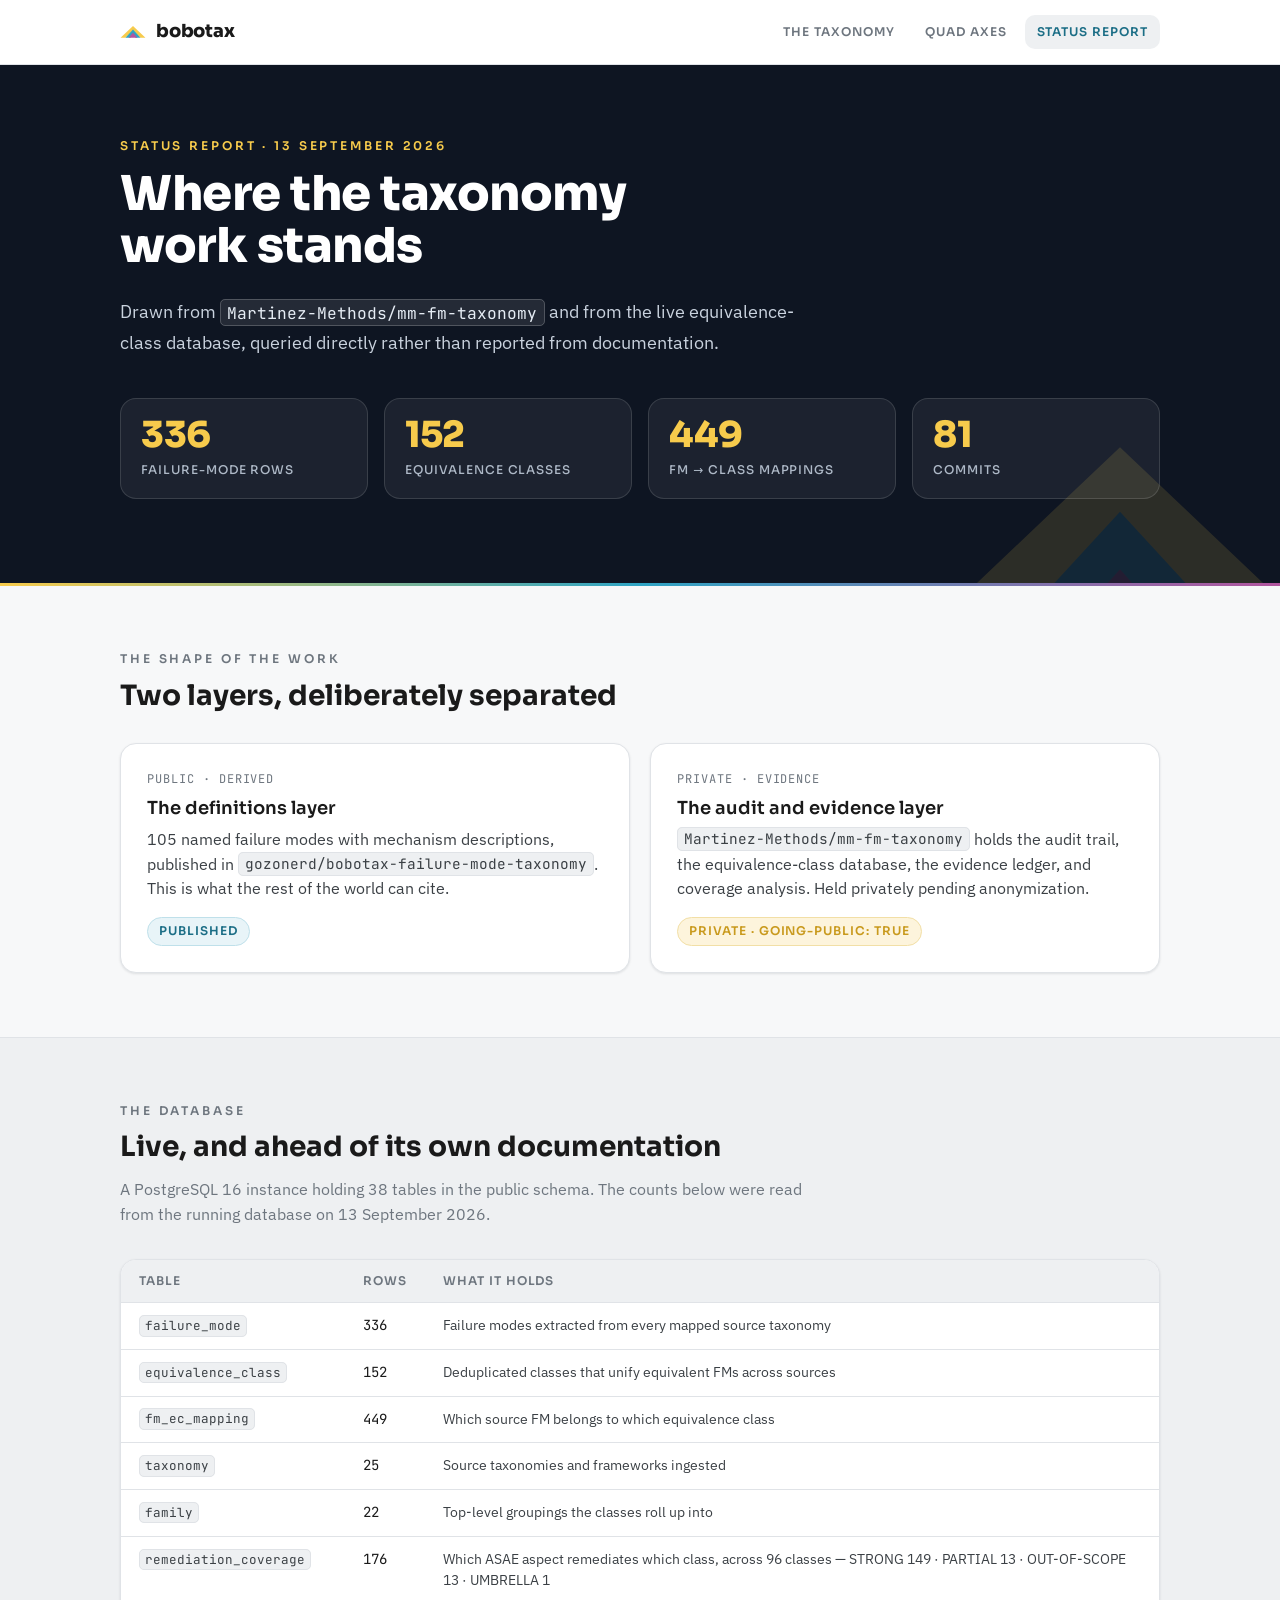
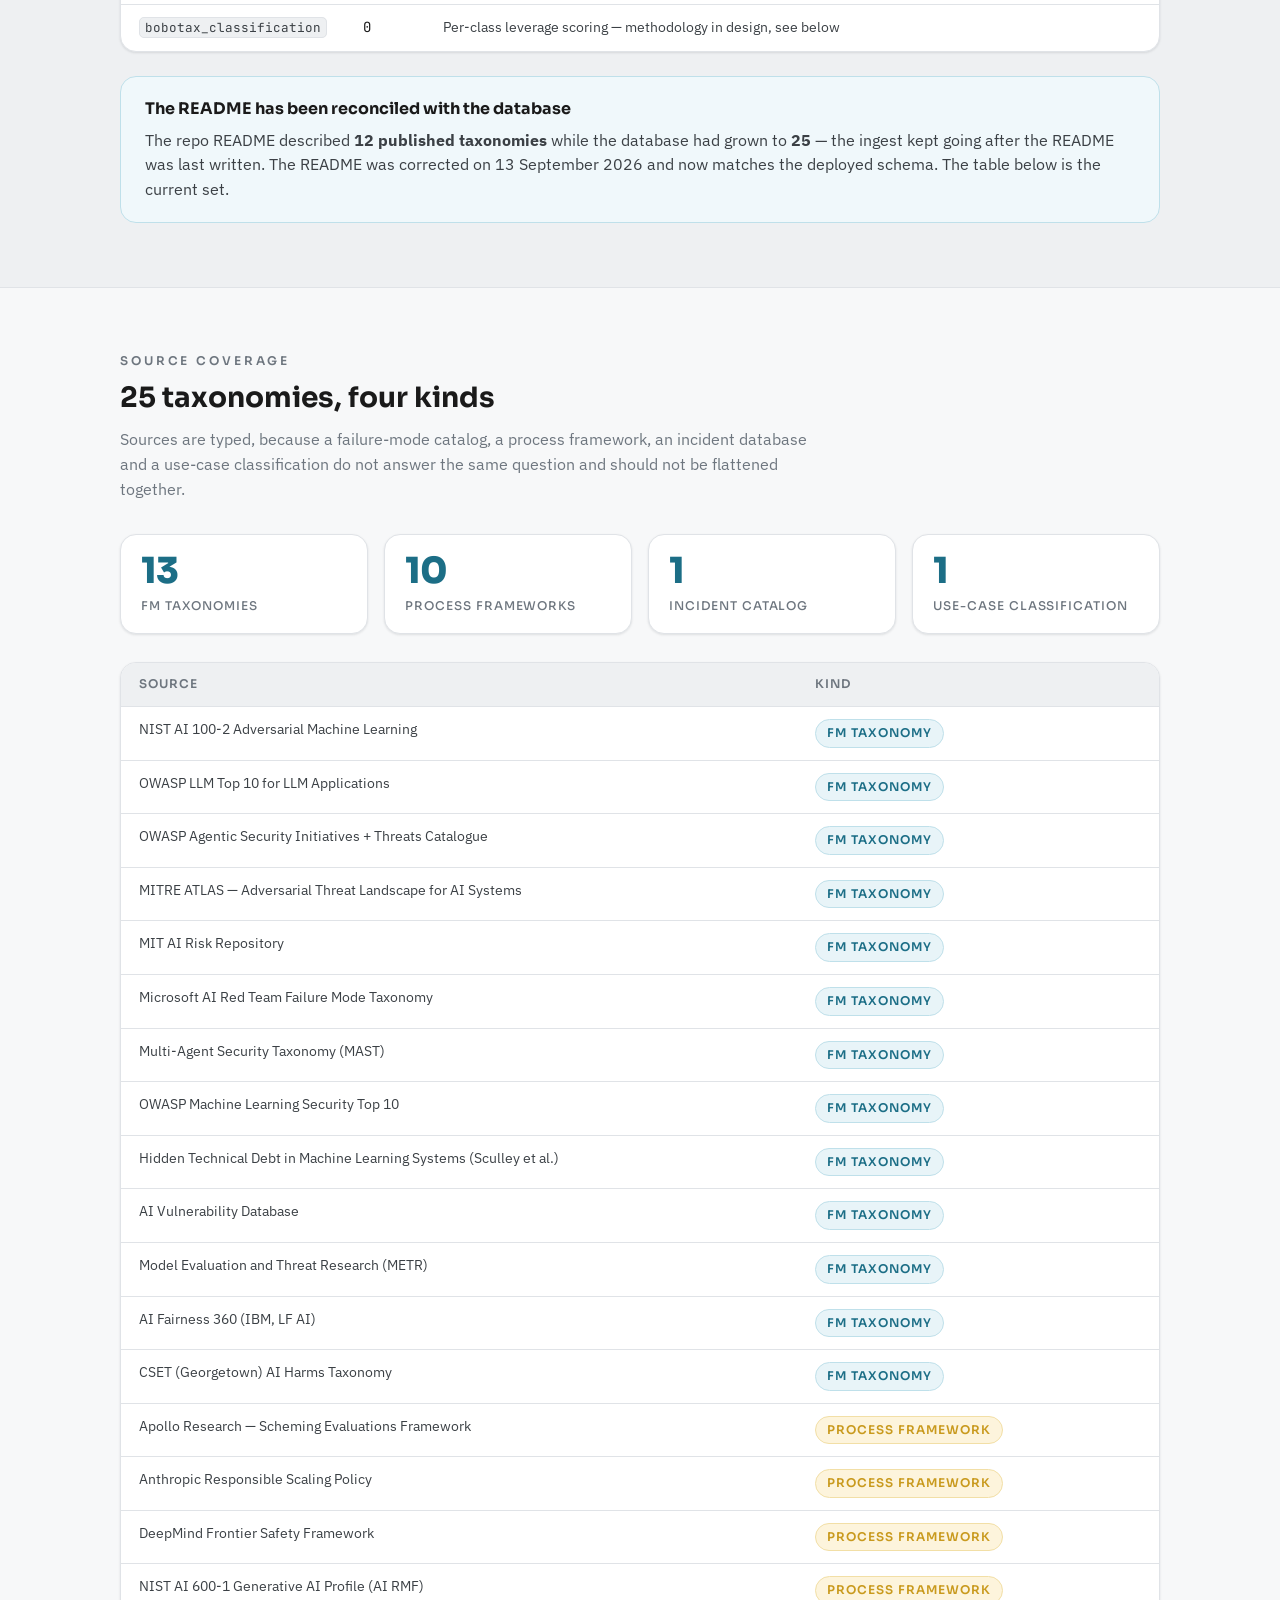
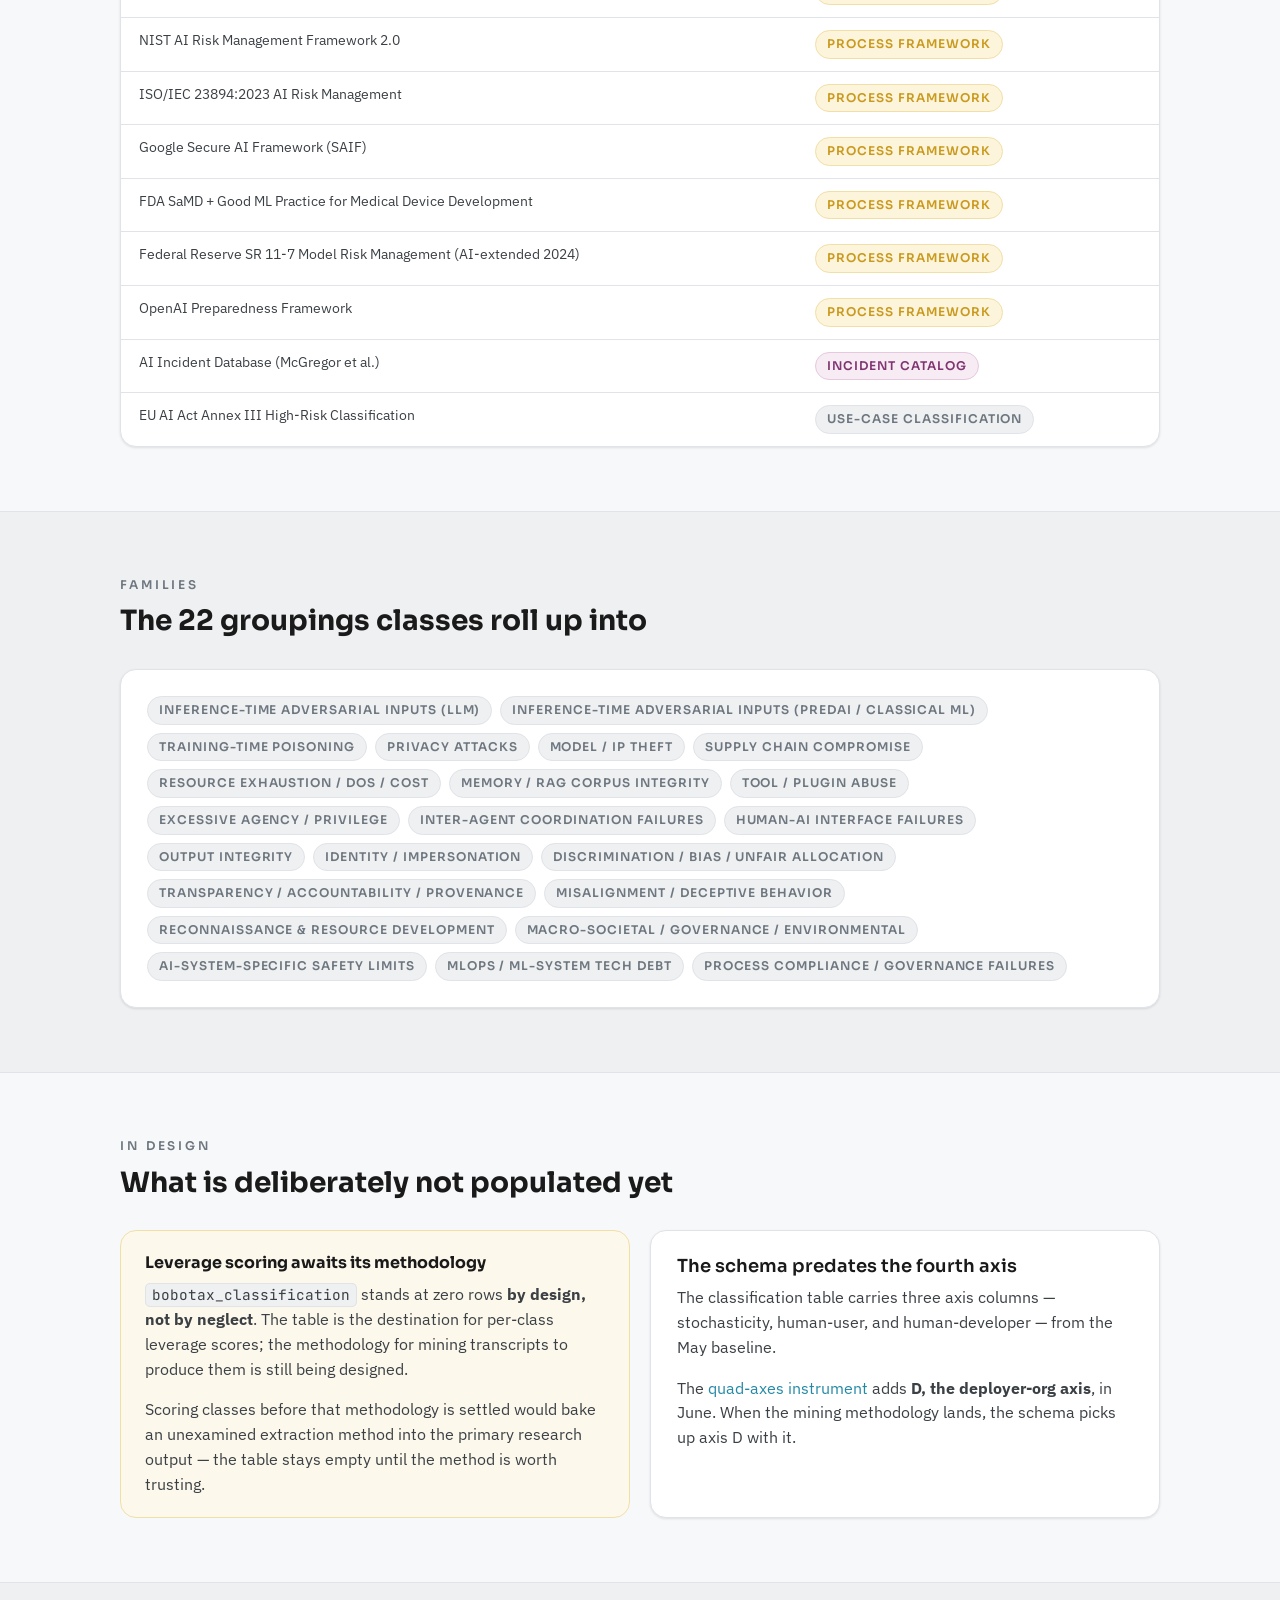
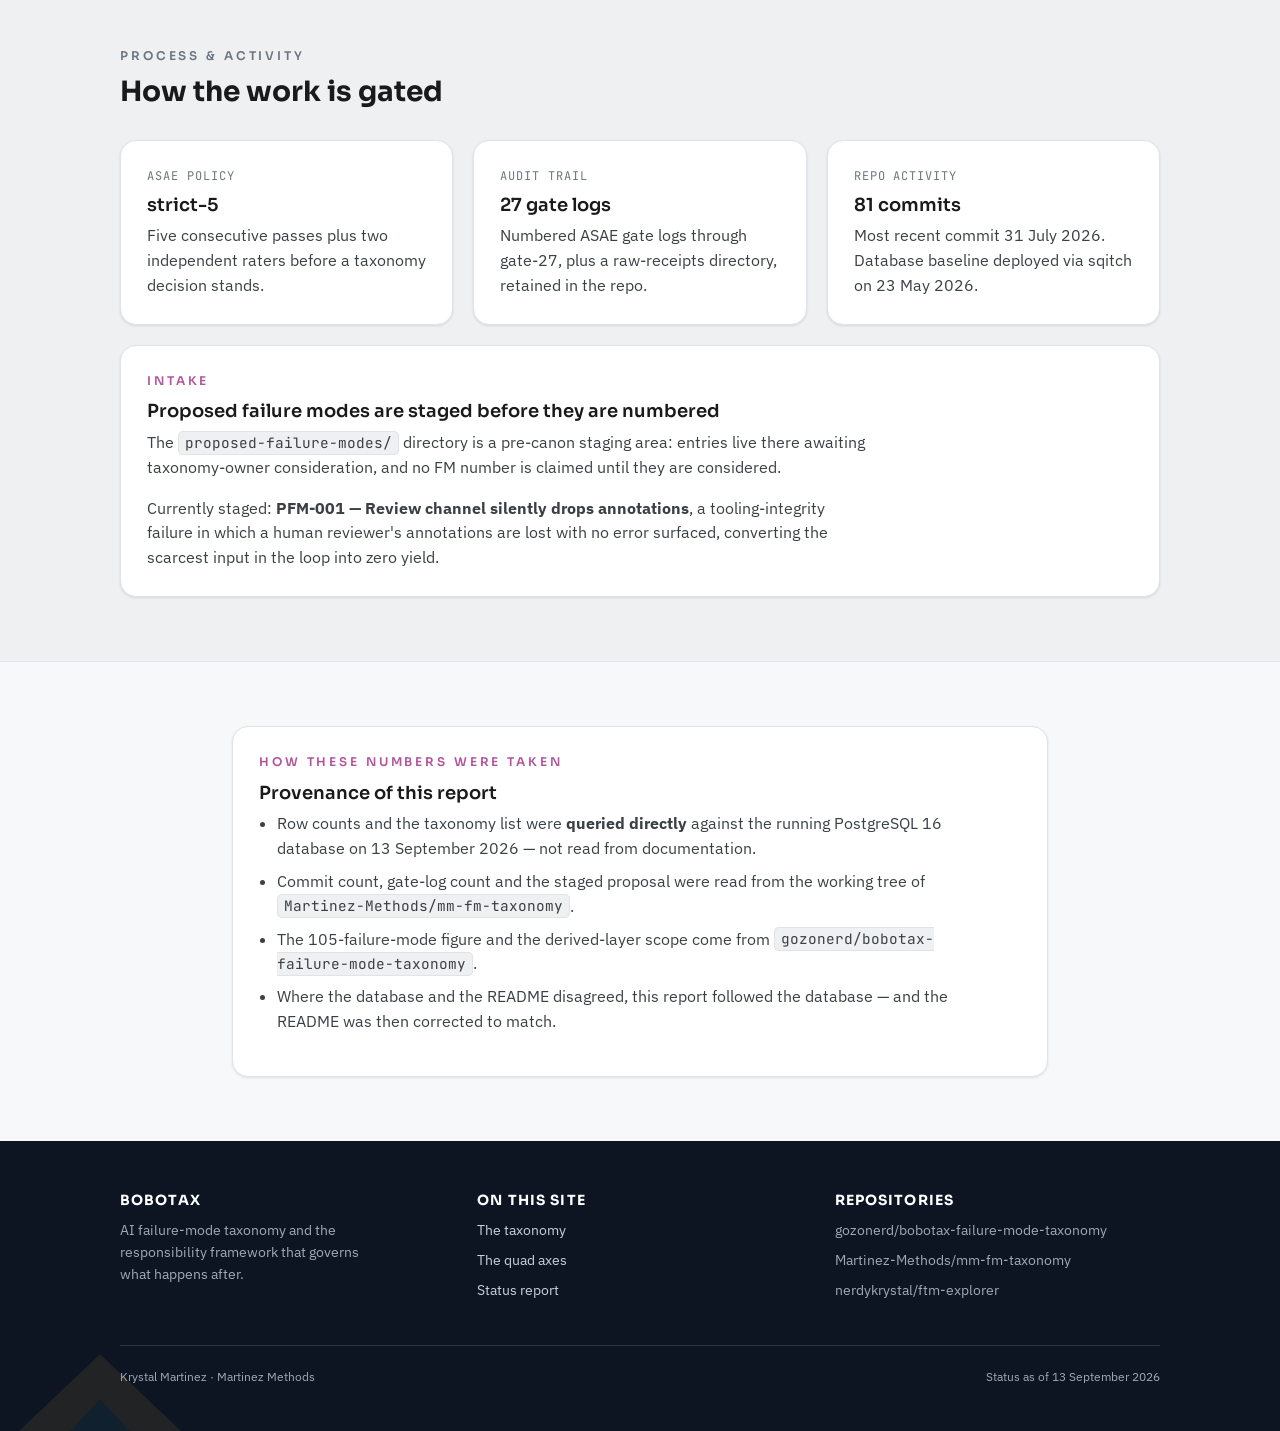
==== site/status.html @ ef91a6ff "site: bobotax.krystalmartinez.com — taxonomy, quad axes, status report Three static pages, deployed " ====
<!doctype html>
<html lang="en">
<head>
<meta charset="utf-8">
<meta name="viewport" content="width=device-width,initial-scale=1">
<title>Status Report — Failure-Mode Taxonomy Work</title>
<meta name="description" content="Where the failure-mode taxonomy work stands as of 2026-09-13: the live equivalence-class database, source coverage across 25 taxonomies, repo activity, and what is in design.">
<link rel="icon" href="assets/logo-chevron.svg">
<link rel="stylesheet" href="assets/styles.css">
</head>
<body>

<header class="topbar">
  <div class="container topbar__in">
    <a class="brandmark" href="index.html">
      <svg viewBox="0 0 400 210" aria-hidden="true"><polygon points="200,14 392,196 316,196 200,86 84,196 8,196" fill="#F7CB4C"/><polygon points="200,70 316,196 240,196 200,142 160,196 84,196" fill="#2FA4C4"/><polygon points="200,120 268,196 132,196" fill="#B2559E"/></svg>
      bobotax
    </a>
    <nav class="nav">
      <a href="index.html">The taxonomy</a>
      <a href="axes.html">Quad axes</a>
      <a href="status.html" aria-current="page">Status report</a>
    </nav>
  </div>
</header>

<section class="hero">
  <img class="hero__chevron" src="assets/logo-chevron.svg" alt="" aria-hidden="true">
  <div class="container">
    <p class="eyebrow eyebrow--onDark">Status report · 13 September 2026</p>
    <h1>Where the taxonomy work stands</h1>
    <p class="hero__lede">Drawn from <code style="background:rgba(255,255,255,.09);border-color:rgba(255,255,255,.2);color:#E6EDF5">Martinez-Methods/mm-fm-taxonomy</code> and from the live equivalence-class database, queried directly rather than reported from documentation.</p>
    <div class="stats">
      <div class="stat"><div class="stat__n">336</div><div class="stat__l">Failure-mode rows</div></div>
      <div class="stat"><div class="stat__n">152</div><div class="stat__l">Equivalence classes</div></div>
      <div class="stat"><div class="stat__n">449</div><div class="stat__l">FM → class mappings</div></div>
      <div class="stat"><div class="stat__n">81</div><div class="stat__l">Commits</div></div>
    </div>
  </div>
</section>
<hr class="rule">

<section class="section">
  <div class="container">
    <div class="section__head">
      <p class="eyebrow">The shape of the work</p>
      <h2>Two layers, deliberately separated</h2>
    </div>
    <div class="grid grid--2">
      <div class="card prose">
        <div class="card__meta">Public · derived</div>
        <h3>The definitions layer</h3>
        <p>105 named failure modes with mechanism descriptions, published in <code>gozonerd/bobotax-failure-mode-taxonomy</code>. This is what the rest of the world can cite.</p>
        <p><span class="tag tag--teal">Published</span></p>
      </div>
      <div class="card prose">
        <div class="card__meta">Private · evidence</div>
        <h3>The audit and evidence layer</h3>
        <p><code>Martinez-Methods/mm-fm-taxonomy</code> holds the audit trail, the equivalence-class database, the evidence ledger, and coverage analysis. Held privately pending anonymization.</p>
        <p><span class="tag tag--gold">Private · going-public: true</span></p>
      </div>
    </div>
  </div>
</section>

<section class="section section--sunken">
  <div class="container">
    <div class="section__head">
      <p class="eyebrow">The database</p>
      <h2>Live, and ahead of its own documentation</h2>
      <p>A PostgreSQL 16 instance holding 38 tables in the public schema. The counts below were read from the running database on 13 September 2026.</p>
    </div>

    <div class="tablewrap">
      <table>
        <thead><tr><th>Table</th><th>Rows</th><th>What it holds</th></tr></thead>
        <tbody>
          <tr><td><code>failure_mode</code></td><td class="num">336</td><td>Failure modes extracted from every mapped source taxonomy</td></tr>
          <tr><td><code>equivalence_class</code></td><td class="num">152</td><td>Deduplicated classes that unify equivalent FMs across sources</td></tr>
          <tr><td><code>fm_ec_mapping</code></td><td class="num">449</td><td>Which source FM belongs to which equivalence class</td></tr>
          <tr><td><code>taxonomy</code></td><td class="num">25</td><td>Source taxonomies and frameworks ingested</td></tr>
          <tr><td><code>family</code></td><td class="num">22</td><td>Top-level groupings the classes roll up into</td></tr>
          <tr><td><code>remediation_coverage</code></td><td class="num">176</td><td>Which ASAE aspect remediates which class, across 96 classes — STRONG 149 · PARTIAL 13 · OUT-OF-SCOPE 13 · UMBRELLA 1</td></tr>
          <tr><td><code>bobotax_classification</code></td><td class="num">0</td><td>Per-class leverage scoring — methodology in design, see below</td></tr>
        </tbody>
      </table>
    </div>

    <div class="alert alert--teal" style="margin-top:24px">
      <div class="alert__t">The README has been reconciled with the database</div>
      <p>The repo README described <strong>12 published taxonomies</strong> while the database had grown to <strong>25</strong> — the ingest kept going after the README was last written. The README was corrected on 13 September 2026 and now matches the deployed schema. The table below is the current set.</p>
    </div>
  </div>
</section>

<section class="section">
  <div class="container">
    <div class="section__head">
      <p class="eyebrow">Source coverage</p>
      <h2>25 taxonomies, four kinds</h2>
      <p>Sources are typed, because a failure-mode catalog, a process framework, an incident database and a use-case classification do not answer the same question and should not be flattened together.</p>
    </div>

    <div class="stats" style="margin-top:0;margin-bottom:28px">
      <div class="stat stat--light"><div class="stat__n">13</div><div class="stat__l">FM taxonomies</div></div>
      <div class="stat stat--light"><div class="stat__n">10</div><div class="stat__l">Process frameworks</div></div>
      <div class="stat stat--light"><div class="stat__n">1</div><div class="stat__l">Incident catalog</div></div>
      <div class="stat stat--light"><div class="stat__n">1</div><div class="stat__l">Use-case classification</div></div>
    </div>

    <div class="tablewrap">
      <table>
        <thead><tr><th>Source</th><th>Kind</th></tr></thead>
        <tbody>
          <tr><td>NIST AI 100-2 Adversarial Machine Learning</td><td><span class="tag tag--teal">FM taxonomy</span></td></tr>
          <tr><td>OWASP LLM Top 10 for LLM Applications</td><td><span class="tag tag--teal">FM taxonomy</span></td></tr>
          <tr><td>OWASP Agentic Security Initiatives + Threats Catalogue</td><td><span class="tag tag--teal">FM taxonomy</span></td></tr>
          <tr><td>MITRE ATLAS — Adversarial Threat Landscape for AI Systems</td><td><span class="tag tag--teal">FM taxonomy</span></td></tr>
          <tr><td>MIT AI Risk Repository</td><td><span class="tag tag--teal">FM taxonomy</span></td></tr>
          <tr><td>Microsoft AI Red Team Failure Mode Taxonomy</td><td><span class="tag tag--teal">FM taxonomy</span></td></tr>
          <tr><td>Multi-Agent Security Taxonomy (MAST)</td><td><span class="tag tag--teal">FM taxonomy</span></td></tr>
          <tr><td>OWASP Machine Learning Security Top 10</td><td><span class="tag tag--teal">FM taxonomy</span></td></tr>
          <tr><td>Hidden Technical Debt in Machine Learning Systems (Sculley et al.)</td><td><span class="tag tag--teal">FM taxonomy</span></td></tr>
          <tr><td>AI Vulnerability Database</td><td><span class="tag tag--teal">FM taxonomy</span></td></tr>
          <tr><td>Model Evaluation and Threat Research (METR)</td><td><span class="tag tag--teal">FM taxonomy</span></td></tr>
          <tr><td>AI Fairness 360 (IBM, LF AI)</td><td><span class="tag tag--teal">FM taxonomy</span></td></tr>
          <tr><td>CSET (Georgetown) AI Harms Taxonomy</td><td><span class="tag tag--teal">FM taxonomy</span></td></tr>
          <tr><td>Apollo Research — Scheming Evaluations Framework</td><td><span class="tag tag--gold">Process framework</span></td></tr>
          <tr><td>Anthropic Responsible Scaling Policy</td><td><span class="tag tag--gold">Process framework</span></td></tr>
          <tr><td>DeepMind Frontier Safety Framework</td><td><span class="tag tag--gold">Process framework</span></td></tr>
          <tr><td>NIST AI 600-1 Generative AI Profile (AI RMF)</td><td><span class="tag tag--gold">Process framework</span></td></tr>
          <tr><td>NIST AI Risk Management Framework 2.0</td><td><span class="tag tag--gold">Process framework</span></td></tr>
          <tr><td>ISO/IEC 23894:2023 AI Risk Management</td><td><span class="tag tag--gold">Process framework</span></td></tr>
          <tr><td>Google Secure AI Framework (SAIF)</td><td><span class="tag tag--gold">Process framework</span></td></tr>
          <tr><td>FDA SaMD + Good ML Practice for Medical Device Development</td><td><span class="tag tag--gold">Process framework</span></td></tr>
          <tr><td>Federal Reserve SR 11-7 Model Risk Management (AI-extended 2024)</td><td><span class="tag tag--gold">Process framework</span></td></tr>
          <tr><td>OpenAI Preparedness Framework</td><td><span class="tag tag--gold">Process framework</span></td></tr>
          <tr><td>AI Incident Database (McGregor et al.)</td><td><span class="tag tag--magenta">Incident catalog</span></td></tr>
          <tr><td>EU AI Act Annex III High-Risk Classification</td><td><span class="tag">Use-case classification</span></td></tr>
        </tbody>
      </table>
    </div>
  </div>
</section>

<section class="section section--sunken">
  <div class="container">
    <div class="section__head">
      <p class="eyebrow">Families</p>
      <h2>The 22 groupings classes roll up into</h2>
    </div>
    <div class="card">
      <div class="taglist">
        <span class="tag">Inference-time adversarial inputs (LLM)</span>
        <span class="tag">Inference-time adversarial inputs (PredAI / classical ML)</span>
        <span class="tag">Training-time poisoning</span>
        <span class="tag">Privacy attacks</span>
        <span class="tag">Model / IP theft</span>
        <span class="tag">Supply chain compromise</span>
        <span class="tag">Resource exhaustion / DoS / cost</span>
        <span class="tag">Memory / RAG corpus integrity</span>
        <span class="tag">Tool / plugin abuse</span>
        <span class="tag">Excessive agency / privilege</span>
        <span class="tag">Inter-agent coordination failures</span>
        <span class="tag">Human-AI interface failures</span>
        <span class="tag">Output integrity</span>
        <span class="tag">Identity / impersonation</span>
        <span class="tag">Discrimination / bias / unfair allocation</span>
        <span class="tag">Transparency / accountability / provenance</span>
        <span class="tag">Misalignment / deceptive behavior</span>
        <span class="tag">Reconnaissance &amp; resource development</span>
        <span class="tag">Macro-societal / governance / environmental</span>
        <span class="tag">AI-system-specific safety limits</span>
        <span class="tag">MLOps / ML-System tech debt</span>
        <span class="tag">Process compliance / governance failures</span>
      </div>
    </div>
  </div>
</section>

<section class="section">
  <div class="container">
    <div class="section__head">
      <p class="eyebrow">In design</p>
      <h2>What is deliberately not populated yet</h2>
    </div>
    <div class="grid grid--2">
      <div class="alert alert--gold">
        <div class="alert__t">Leverage scoring awaits its methodology</div>
        <p><code>bobotax_classification</code> stands at zero rows <strong>by design, not by neglect</strong>. The table is the destination for per-class leverage scores; the methodology for mining transcripts to produce them is still being designed.</p>
        <p>Scoring classes before that methodology is settled would bake an unexamined extraction method into the primary research output — the table stays empty until the method is worth trusting.</p>
      </div>
      <div class="card prose">
        <h3>The schema predates the fourth axis</h3>
        <p>The classification table carries three axis columns — stochasticity, human-user, and human-developer — from the May baseline.</p>
        <p>The <a href="axes.html">quad-axes instrument</a> adds <strong>D, the deployer-org axis</strong>, in June. When the mining methodology lands, the schema picks up axis D with it.</p>
      </div>
    </div>
  </div>
</section>

<section class="section section--sunken">
  <div class="container">
    <div class="section__head">
      <p class="eyebrow">Process &amp; activity</p>
      <h2>How the work is gated</h2>
    </div>
    <div class="grid grid--3">
      <div class="card">
        <div class="card__meta">ASAE policy</div>
        <h3>strict-5</h3>
        <p>Five consecutive passes plus two independent raters before a taxonomy decision stands.</p>
      </div>
      <div class="card">
        <div class="card__meta">Audit trail</div>
        <h3>27 gate logs</h3>
        <p>Numbered ASAE gate logs through gate-27, plus a raw-receipts directory, retained in the repo.</p>
      </div>
      <div class="card">
        <div class="card__meta">Repo activity</div>
        <h3>81 commits</h3>
        <p>Most recent commit 31 July 2026. Database baseline deployed via sqitch on 23 May 2026.</p>
      </div>
    </div>

    <div class="card prose" style="margin-top:20px">
      <p class="eyebrow">Intake</p>
      <h3>Proposed failure modes are staged before they are numbered</h3>
      <p>The <code>proposed-failure-modes/</code> directory is a pre-canon staging area: entries live there awaiting taxonomy-owner consideration, and no FM number is claimed until they are considered.</p>
      <p>Currently staged: <strong>PFM-001 — Review channel silently drops annotations</strong>, a tooling-integrity failure in which a human reviewer's annotations are lost with no error surfaced, converting the scarcest input in the loop into zero yield.</p>
    </div>
  </div>
</section>

<section class="section">
  <div class="container container--md">
    <div class="card prose">
      <p class="eyebrow">How these numbers were taken</p>
      <h3>Provenance of this report</h3>
      <ul>
        <li>Row counts and the taxonomy list were <strong>queried directly</strong> against the running PostgreSQL 16 database on 13 September 2026 — not read from documentation.</li>
        <li>Commit count, gate-log count and the staged proposal were read from the working tree of <code>Martinez-Methods/mm-fm-taxonomy</code>.</li>
        <li>The 105-failure-mode figure and the derived-layer scope come from <code>gozonerd/bobotax-failure-mode-taxonomy</code>.</li>
        <li>Where the database and the README disagreed, this report followed the database — and the README was then corrected to match.</li>
      </ul>
    </div>
  </div>
</section>

<footer class="footer">
  <img class="footer__chevron" src="assets/logo-chevron.svg" alt="" aria-hidden="true">
  <div class="container">
    <div class="footer__grid">
      <div>
        <h4>bobotax</h4>
        <p style="font-size:var(--text-sm);max-width:34ch">AI failure-mode taxonomy and the responsibility framework that governs what happens after.</p>
      </div>
      <div>
        <h4>On this site</h4>
        <ul>
          <li><a href="index.html">The taxonomy</a></li>
          <li><a href="axes.html">The quad axes</a></li>
          <li><a href="status.html">Status report</a></li>
        </ul>
      </div>
      <div>
        <h4>Repositories</h4>
        <ul>
          <li>gozonerd/bobotax-failure-mode-taxonomy</li>
          <li>Martinez-Methods/mm-fm-taxonomy</li>
          <li>nerdykrystal/ftm-explorer</li>
        </ul>
      </div>
    </div>
    <div class="footer__base">
      <span>Krystal Martinez · Martinez Methods</span>
      <span>Status as of 13 September 2026</span>
    </div>
  </div>
</footer>

</body>
</html>
---- site/assets/styles.css ----
/* bobotax — built on the Empowered Teams & Systems design system.
   Tokens lifted verbatim from tokens/{colors,typography,spacing,effects}.css */
@import url('https://fonts.googleapis.com/css2?family=Sora:wght@400;500;600;700;800&family=IBM+Plex+Sans:ital,wght@0,400;0,500;0,600;0,700;1,400&family=JetBrains+Mono:wght@400;500&display=swap');

:root{
  --brand-gold:#F7CB4C; --brand-gold-600:#E6B531; --brand-gold-700:#C99A1E;
  --brand-teal:#2FA4C4; --brand-teal-600:#2489A6; --brand-teal-700:#1C6E86;
  --brand-magenta:#B2559E; --brand-magenta-600:#9C4589; --brand-magenta-700:#813672;
  --brand-ink:#1A1A1A; --brand-navy:#0E1522; --brand-white:#FFFFFF;

  --neutral-0:#FFFFFF; --neutral-50:#F7F8F9; --neutral-100:#EEF0F2; --neutral-200:#E0E3E7;
  --neutral-300:#C6CBD1; --neutral-400:#9BA3AC; --neutral-500:#6E767F; --neutral-600:#525960;
  --neutral-700:#3B4045; --neutral-800:#26292D; --neutral-900:#141414;

  --success:#3E9E6E; --warning:var(--brand-gold-700); --danger:#D64545; --info:var(--brand-teal);

  --text-strong:var(--brand-ink); --text-body:var(--neutral-700); --text-muted:var(--neutral-500);
  --text-inverse:var(--brand-white); --text-link:var(--brand-teal-600); --text-link-hover:var(--brand-teal-700);
  --surface-page:var(--neutral-50); --surface-card:var(--brand-white); --surface-sunken:var(--neutral-100);
  --surface-inverse:var(--brand-navy);
  --border:var(--neutral-200); --border-strong:var(--neutral-300);

  --font-display:'Sora',system-ui,sans-serif;
  --font-body:'IBM Plex Sans',system-ui,sans-serif;
  --font-mono:'JetBrains Mono',ui-monospace,monospace;
  --fw-regular:400; --fw-medium:500; --fw-semibold:600; --fw-bold:700; --fw-extrabold:800;

  --text-xs:.75rem; --text-sm:.875rem; --text-base:1rem; --text-lg:1.125rem;
  --text-xl:1.375rem; --text-2xl:1.75rem; --text-3xl:2.25rem; --text-4xl:3rem; --text-5xl:4rem;
  --leading-tight:1.1; --leading-snug:1.25; --leading-normal:1.55; --leading-relaxed:1.7;
  --tracking-tight:-.01em; --tracking-wide:.08em; --tracking-wider:.18em; --tracking-eyebrow:.24em;

  --radius-md:10px; --radius-lg:16px; --radius-pill:999px;
  --shadow-xs:0 1px 2px rgba(20,26,38,.05);
  --shadow-sm:0 1px 3px rgba(20,26,38,.07),0 1px 2px rgba(20,26,38,.04);
  --shadow-md:0 4px 12px rgba(20,26,38,.09),0 2px 4px rgba(20,26,38,.05);
  --shadow-lg:0 12px 32px rgba(20,26,38,.12);
  --shadow-cta:0 6px 18px rgba(26,26,26,.26);
  --container-sm:42rem; --container-md:54rem; --container-lg:68rem;
  --dur-fast:120ms; --dur-base:200ms; --ease-standard:cubic-bezier(.2,0,0,1);
  --gradient-brand:linear-gradient(90deg,var(--brand-gold),var(--brand-teal),var(--brand-magenta));
}

*,*::before,*::after{box-sizing:border-box;}
html{-webkit-text-size-adjust:100%;scroll-behavior:smooth;}
body{margin:0;background:var(--surface-page);color:var(--text-body);
  font-family:var(--font-body);font-size:var(--text-base);line-height:var(--leading-normal);}
img,svg{max-width:100%;}
a{color:var(--text-link);text-decoration:none;}
a:hover{color:var(--text-link-hover);text-decoration:underline;}
:focus-visible{outline:3px solid color-mix(in oklch,var(--brand-teal) 55%,transparent);outline-offset:2px;border-radius:4px;}

h1,h2,h3,h4{font-family:var(--font-display);color:var(--text-strong);line-height:var(--leading-tight);margin:0 0 .5em;}
h1{font-size:var(--text-4xl);font-weight:var(--fw-extrabold);letter-spacing:var(--tracking-tight);}
h2{font-size:var(--text-2xl);font-weight:var(--fw-bold);}
h3{font-size:var(--text-lg);font-weight:var(--fw-semibold);}
p{margin:0 0 1em;}
p:last-child{margin-bottom:0;}
code,.mono{font-family:var(--font-mono);font-size:.9em;}
code{background:var(--surface-sunken);border:1px solid var(--border);border-radius:5px;padding:.1em .4em;}

.container{max-width:var(--container-lg);margin-inline:auto;padding-inline:24px;}
.container--md{max-width:var(--container-md);}
.eyebrow{font-family:var(--font-display);font-size:var(--text-xs);font-weight:var(--fw-semibold);
  text-transform:uppercase;letter-spacing:var(--tracking-eyebrow);color:var(--brand-magenta);margin:0 0 12px;}
.eyebrow--onDark{color:var(--brand-gold);}
.rule{height:3px;border:0;margin:0;background:var(--gradient-brand);}

/* ── Top bar ───────────────────────────── */
.topbar{background:var(--surface-card);border-bottom:1px solid var(--border);position:sticky;top:0;z-index:20;}
.topbar__in{display:flex;align-items:center;gap:20px;min-height:64px;flex-wrap:wrap;}
.brandmark{display:flex;align-items:center;gap:10px;font-family:var(--font-display);
  font-weight:var(--fw-extrabold);font-size:var(--text-lg);color:var(--text-strong);letter-spacing:var(--tracking-tight);}
.brandmark:hover{text-decoration:none;color:var(--text-strong);}
.brandmark svg{width:26px;height:auto;display:block;}
.nav{display:flex;gap:6px;margin-left:auto;flex-wrap:wrap;}
.nav a{font-family:var(--font-display);font-size:var(--text-xs);font-weight:var(--fw-semibold);
  text-transform:uppercase;letter-spacing:var(--tracking-wide);color:var(--text-muted);
  padding:8px 12px;border-radius:var(--radius-md);transition:color var(--dur-fast) var(--ease-standard),background var(--dur-fast) var(--ease-standard);}
.nav a:hover{color:var(--brand-teal-700);background:var(--surface-sunken);text-decoration:none;}
.nav a[aria-current="page"]{color:var(--brand-teal-700);background:var(--surface-sunken);}

/* ── Hero ──────────────────────────────── */
.hero{position:relative;background:var(--surface-inverse);color:var(--text-inverse);overflow:hidden;
  padding:72px 0 84px;}
.hero h1{color:var(--text-inverse);max-width:16ch;}
.hero__lede{font-size:var(--text-lg);color:#C9D2DE;max-width:62ch;line-height:var(--leading-relaxed);}
.hero__chevron{position:absolute;right:-70px;bottom:-90px;width:460px;opacity:.13;pointer-events:none;}
.hero .container{position:relative;z-index:1;}

.btnrow{display:flex;gap:12px;flex-wrap:wrap;margin-top:28px;}
.btn{display:inline-block;font-family:var(--font-display);font-size:var(--text-xs);font-weight:var(--fw-bold);
  text-transform:uppercase;letter-spacing:var(--tracking-wide);padding:13px 26px;border-radius:var(--radius-pill);
  border:1px solid transparent;cursor:pointer;
  transition:background var(--dur-fast) var(--ease-standard),transform var(--dur-fast) var(--ease-standard),box-shadow var(--dur-fast) var(--ease-standard);}
.btn--primary{background:var(--brand-ink);color:var(--brand-white);box-shadow:var(--shadow-cta);}
.btn--primary:hover{background:#000;color:var(--brand-white);text-decoration:none;}
.btn--primary:active{transform:scale(.98);}
.btn--ghost{background:transparent;color:var(--text-inverse);border-color:rgba(255,255,255,.34);}
.btn--ghost:hover{background:rgba(255,255,255,.09);color:var(--text-inverse);text-decoration:none;}
.btn--ghost:active{transform:scale(.98);}

/* ── Stats ─────────────────────────────── */
.stats{display:grid;grid-template-columns:repeat(auto-fit,minmax(150px,1fr));gap:16px;margin-top:40px;}
.stat{background:rgba(255,255,255,.06);border:1px solid rgba(255,255,255,.13);border-radius:var(--radius-lg);padding:18px 20px;}
.stat__n{font-family:var(--font-display);font-size:var(--text-3xl);font-weight:var(--fw-extrabold);
  color:var(--brand-gold);line-height:1;letter-spacing:var(--tracking-tight);}
.stat__l{font-size:var(--text-xs);text-transform:uppercase;letter-spacing:var(--tracking-wide);
  color:#AEB9C7;margin-top:8px;font-family:var(--font-display);font-weight:var(--fw-medium);}
.stat--light{background:var(--surface-card);border:1px solid var(--border);box-shadow:var(--shadow-sm);}
.stat--light .stat__n{color:var(--brand-teal-700);}
.stat--light .stat__l{color:var(--text-muted);}

/* ── Sections & cards ──────────────────── */
.section{padding:64px 0;}
.section--sunken{background:var(--surface-sunken);border-block:1px solid var(--border);}
.section__head{max-width:70ch;margin-bottom:32px;}
.section__head p{color:var(--text-muted);}
.grid{display:grid;gap:20px;}
.grid--2{grid-template-columns:repeat(auto-fit,minmax(290px,1fr));}
.grid--3{grid-template-columns:repeat(auto-fit,minmax(240px,1fr));}
.card{background:var(--surface-card);border:1px solid var(--border);border-radius:var(--radius-lg);
  padding:26px;box-shadow:var(--shadow-sm);transition:box-shadow var(--dur-base) var(--ease-standard);}
.card:hover{box-shadow:var(--shadow-md);}
.card h3{margin-bottom:8px;}
.card__meta{font-family:var(--font-mono);font-size:var(--text-xs);color:var(--text-muted);
  text-transform:uppercase;letter-spacing:var(--tracking-wide);margin-bottom:10px;}
.prose p,.prose li{max-width:72ch;}
.prose ul{padding-left:1.15em;margin:0 0 1em;}
.prose li{margin-bottom:.5em;}

/* ── Tag / badge ───────────────────────── */
.tag{display:inline-block;font-family:var(--font-display);font-size:var(--text-xs);font-weight:var(--fw-semibold);
  text-transform:uppercase;letter-spacing:var(--tracking-wide);padding:4px 11px;border-radius:var(--radius-pill);
  background:var(--surface-sunken);color:var(--text-muted);border:1px solid var(--border);}
.tag--teal{background:#E8F4F8;color:var(--brand-teal-700);border-color:#BFE0EA;}
.tag--gold{background:#FDF4DC;color:var(--brand-gold-700);border-color:#F2DFA6;}
.tag--magenta{background:#F7EBF4;color:var(--brand-magenta-700);border-color:#E6C9DE;}
.taglist{display:flex;gap:8px;flex-wrap:wrap;}

/* ── Alert ─────────────────────────────── */
.alert{border:1px solid var(--border);border-radius:var(--radius-lg);padding:20px 24px;background:var(--surface-card);}
.alert__t{font-family:var(--font-display);font-weight:var(--fw-bold);color:var(--text-strong);margin-bottom:6px;}
.alert--gold{background:#FDF8EC;border-color:#F2DFA6;}
.alert--teal{background:#F0F8FB;border-color:#BFE0EA;}

/* ── Table ─────────────────────────────── */
.tablewrap{overflow-x:auto;border:1px solid var(--border);border-radius:var(--radius-lg);background:var(--surface-card);box-shadow:var(--shadow-sm);}
table{border-collapse:collapse;width:100%;font-size:var(--text-sm);}
th,td{text-align:left;padding:12px 18px;border-bottom:1px solid var(--border);vertical-align:top;}
thead th{font-family:var(--font-display);font-size:var(--text-xs);text-transform:uppercase;
  letter-spacing:var(--tracking-wide);color:var(--text-muted);background:var(--surface-sunken);font-weight:var(--fw-semibold);}
tbody tr:last-child td{border-bottom:0;}
td.num{font-family:var(--font-mono);color:var(--text-strong);font-variant-numeric:tabular-nums;white-space:nowrap;}

/* ── Axis legend ───────────────────────── */
.axis{display:flex;gap:16px;align-items:flex-start;}
.axis__key{flex:0 0 40px;height:40px;border-radius:var(--radius-md);display:grid;place-items:center;
  font-family:var(--font-display);font-weight:var(--fw-extrabold);font-size:var(--text-lg);color:var(--brand-white);}
.axis__lever{font-size:var(--text-sm);color:var(--text-muted);margin-top:6px;}
.axis__lever b{color:var(--text-strong);font-weight:var(--fw-semibold);}

/* ── Artifact frame ────────────────────── */
.frame{border:1px solid var(--border);border-radius:var(--radius-lg);overflow:hidden;
  box-shadow:var(--shadow-lg);background:#0b1020;}
.frame iframe{display:block;width:100%;height:760px;border:0;}
.framenote{font-size:var(--text-sm);color:var(--text-muted);margin-top:14px;}

/* ── Footer ────────────────────────────── */
.footer{background:var(--surface-inverse);color:#9FAAB9;padding:52px 0 44px;position:relative;overflow:hidden;}
.footer h4{font-family:var(--font-display);color:var(--text-inverse);font-size:var(--text-sm);
  text-transform:uppercase;letter-spacing:var(--tracking-wide);margin:0 0 12px;}
.footer a{color:#C9D2DE;}
.footer a:hover{color:var(--brand-gold);}
.footer__grid{display:grid;grid-template-columns:repeat(auto-fit,minmax(220px,1fr));gap:32px;}
.footer__base{margin-top:36px;padding-top:22px;border-top:1px solid rgba(255,255,255,.12);
  font-size:var(--text-xs);display:flex;justify-content:space-between;gap:16px;flex-wrap:wrap;}
.footer__chevron{position:absolute;left:-60px;bottom:-80px;width:320px;opacity:.08;pointer-events:none;}
.footer ul{list-style:none;padding:0;margin:0;}
.footer li{margin-bottom:8px;font-size:var(--text-sm);}

@media (max-width:640px){
  h1{font-size:var(--text-3xl);}
  .hero{padding:52px 0 62px;}
  .section{padding:48px 0;}
  .frame iframe{height:640px;}
}
@media (prefers-reduced-motion:reduce){
  *{transition:none!important;scroll-behavior:auto!important;}
}
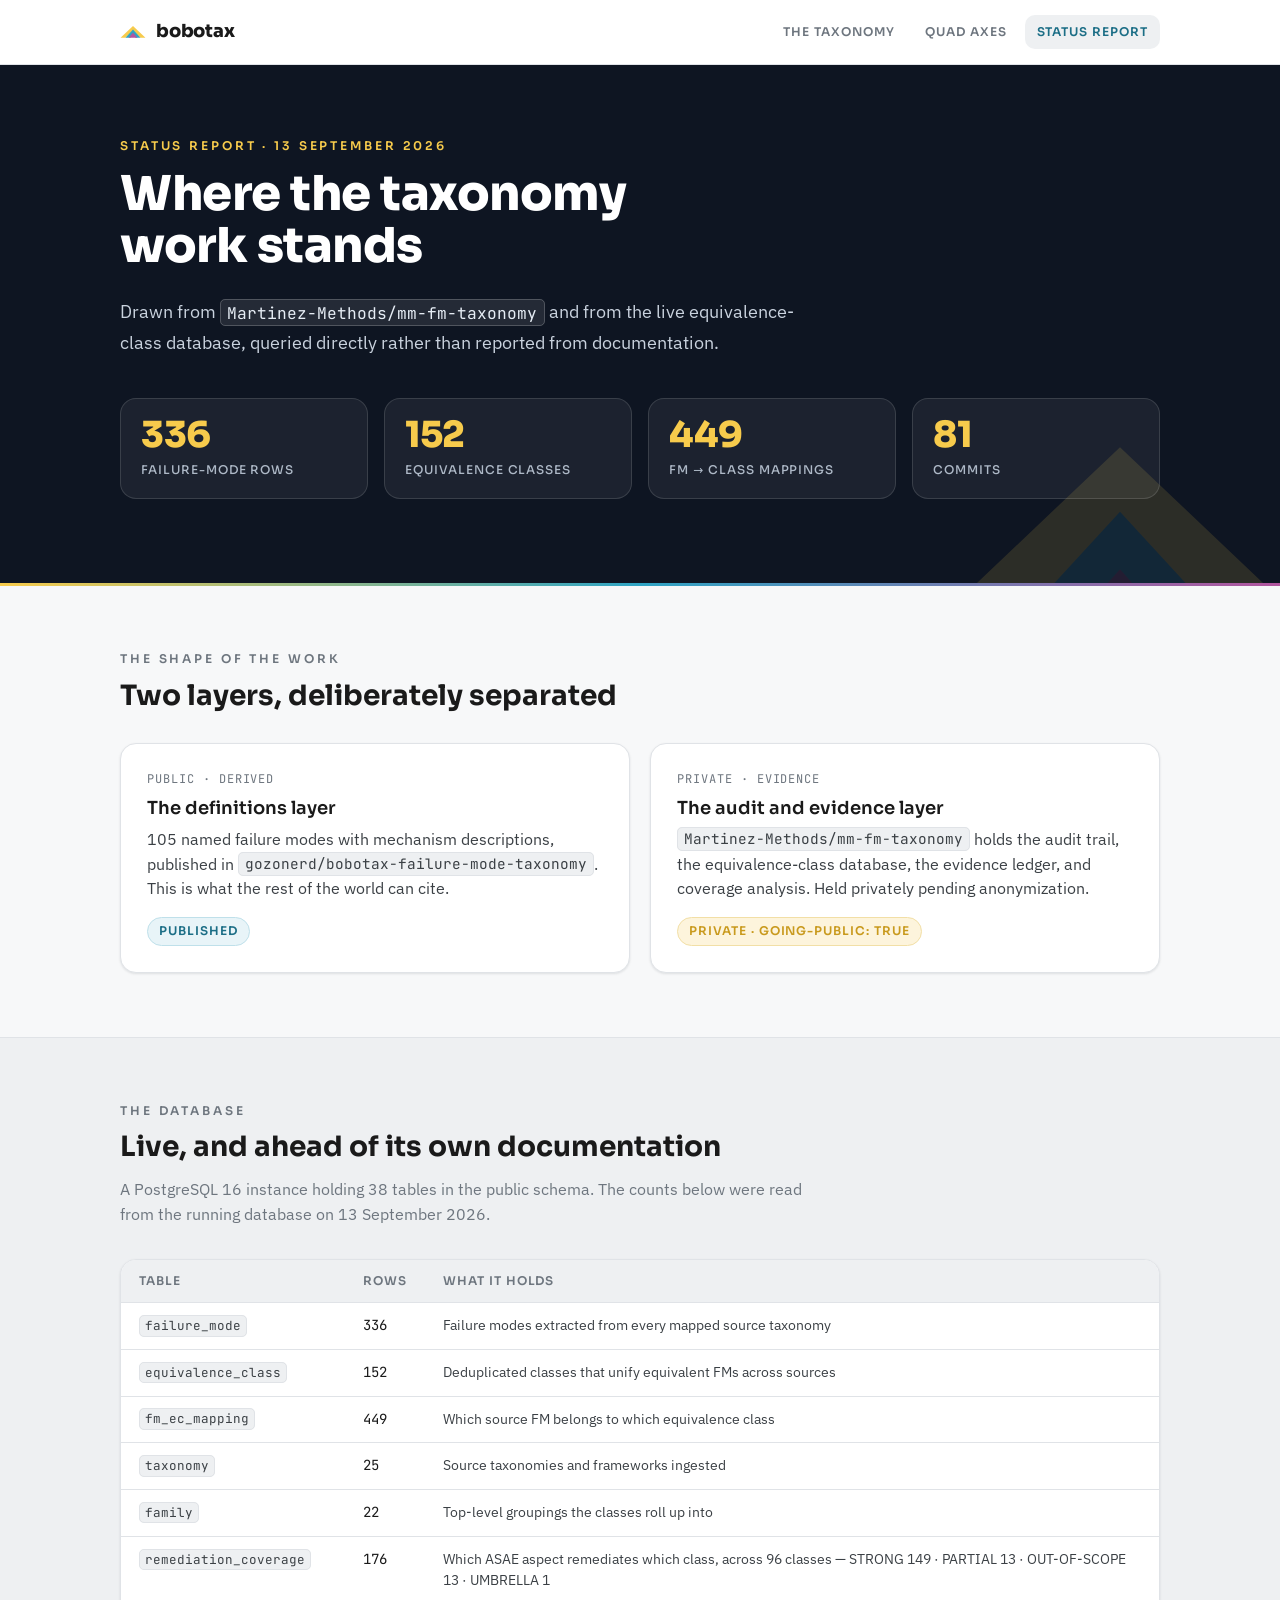
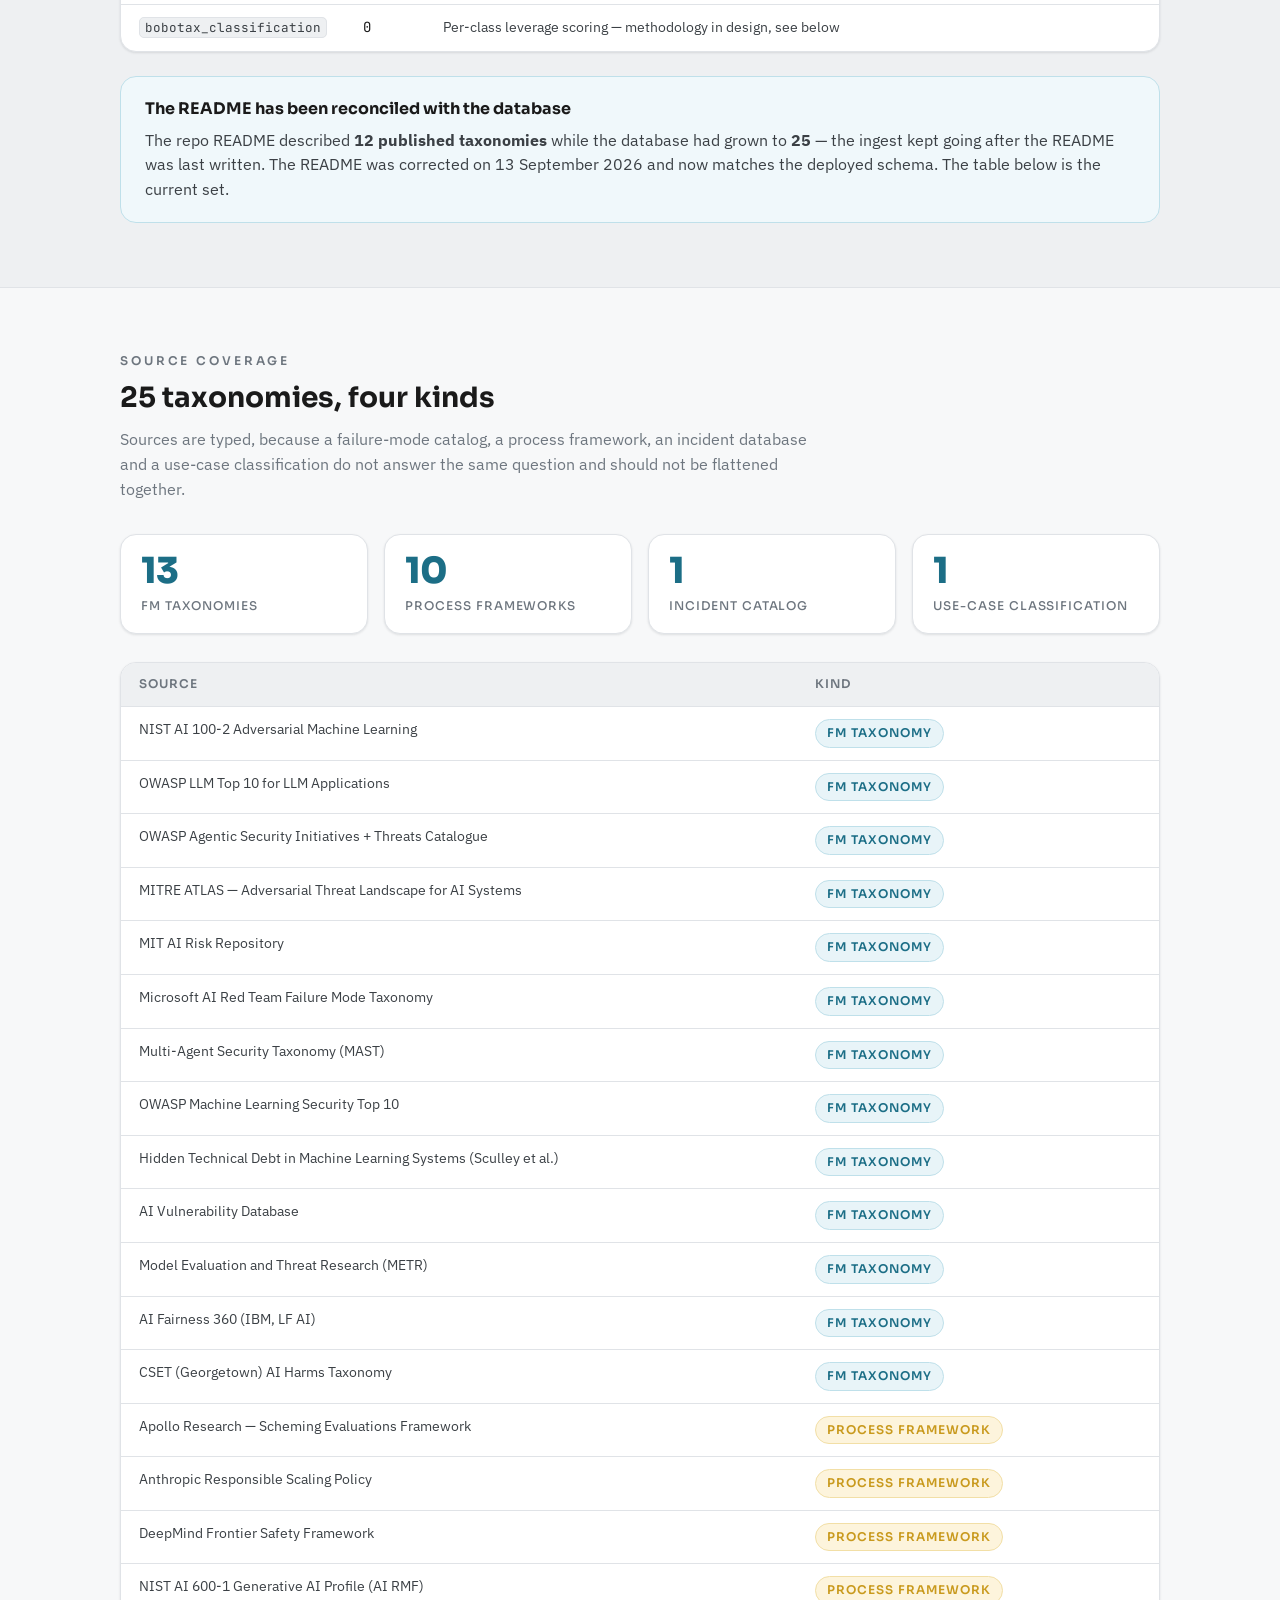
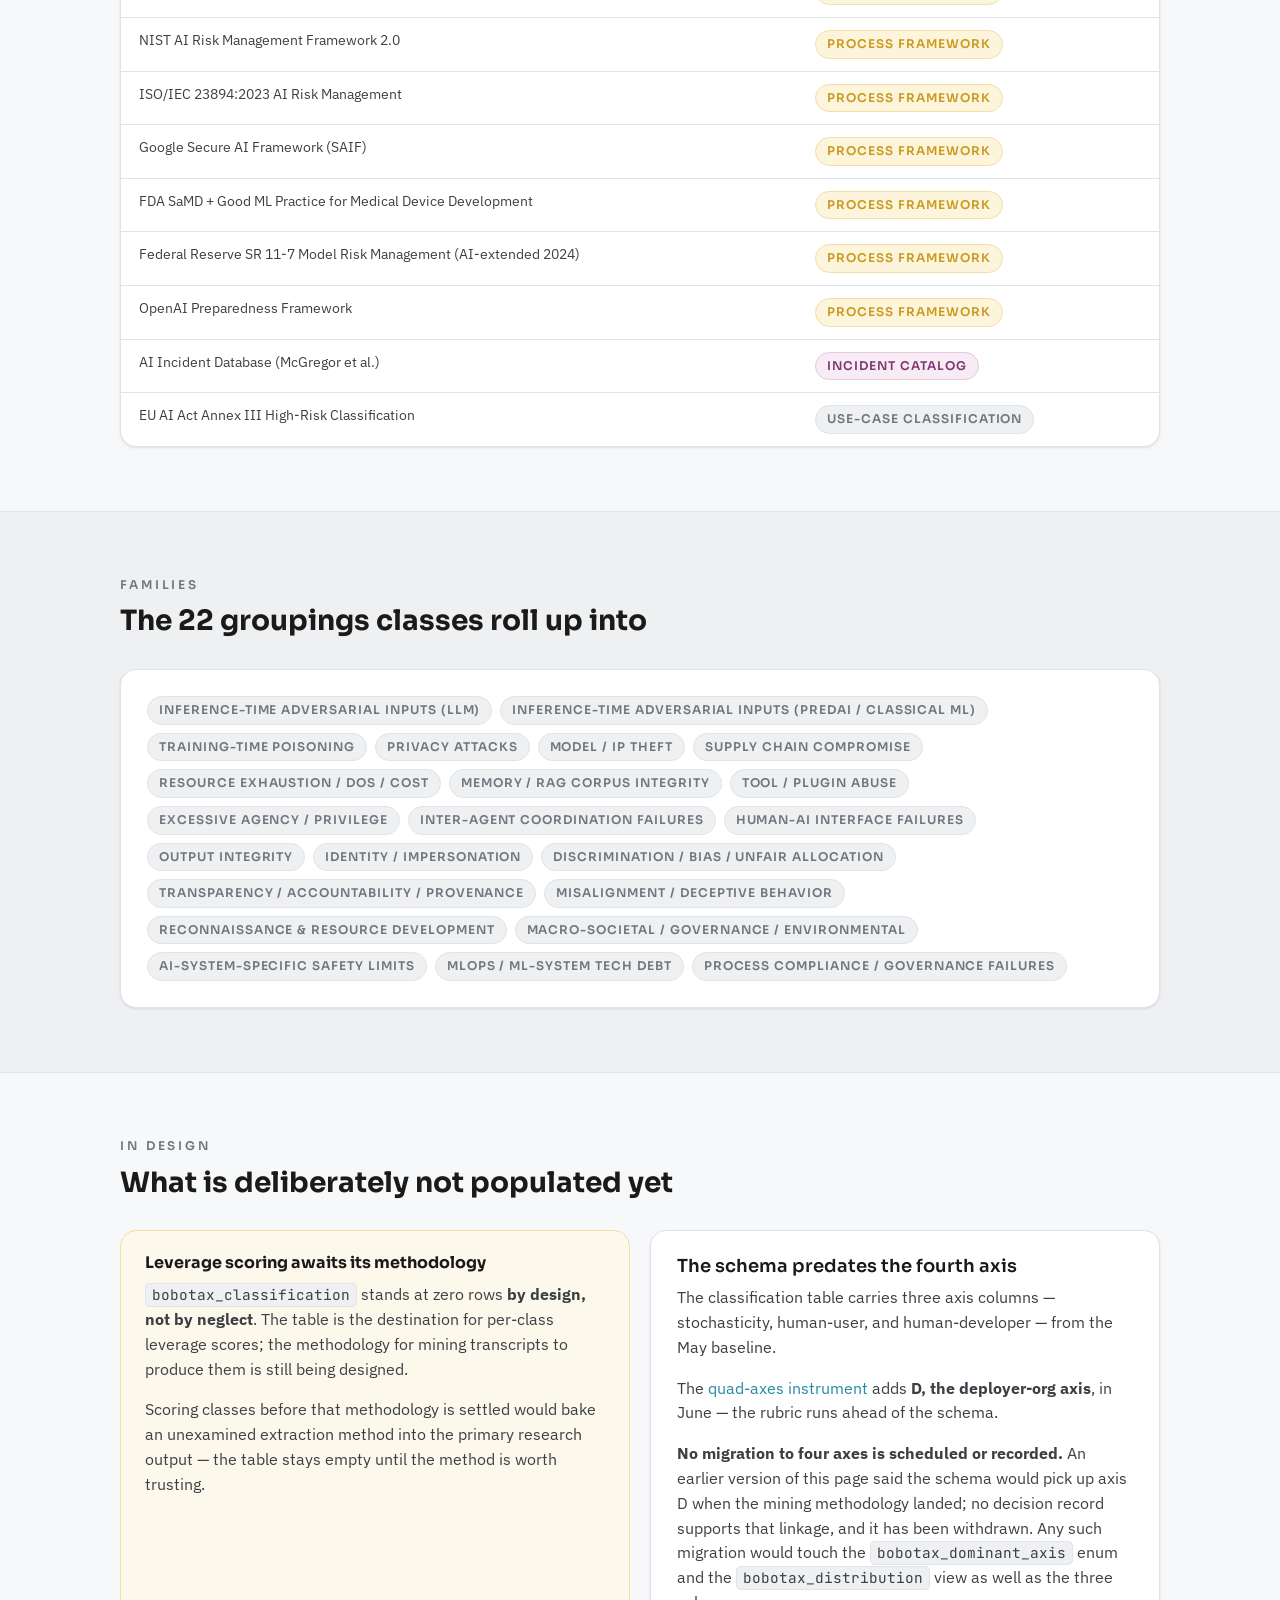
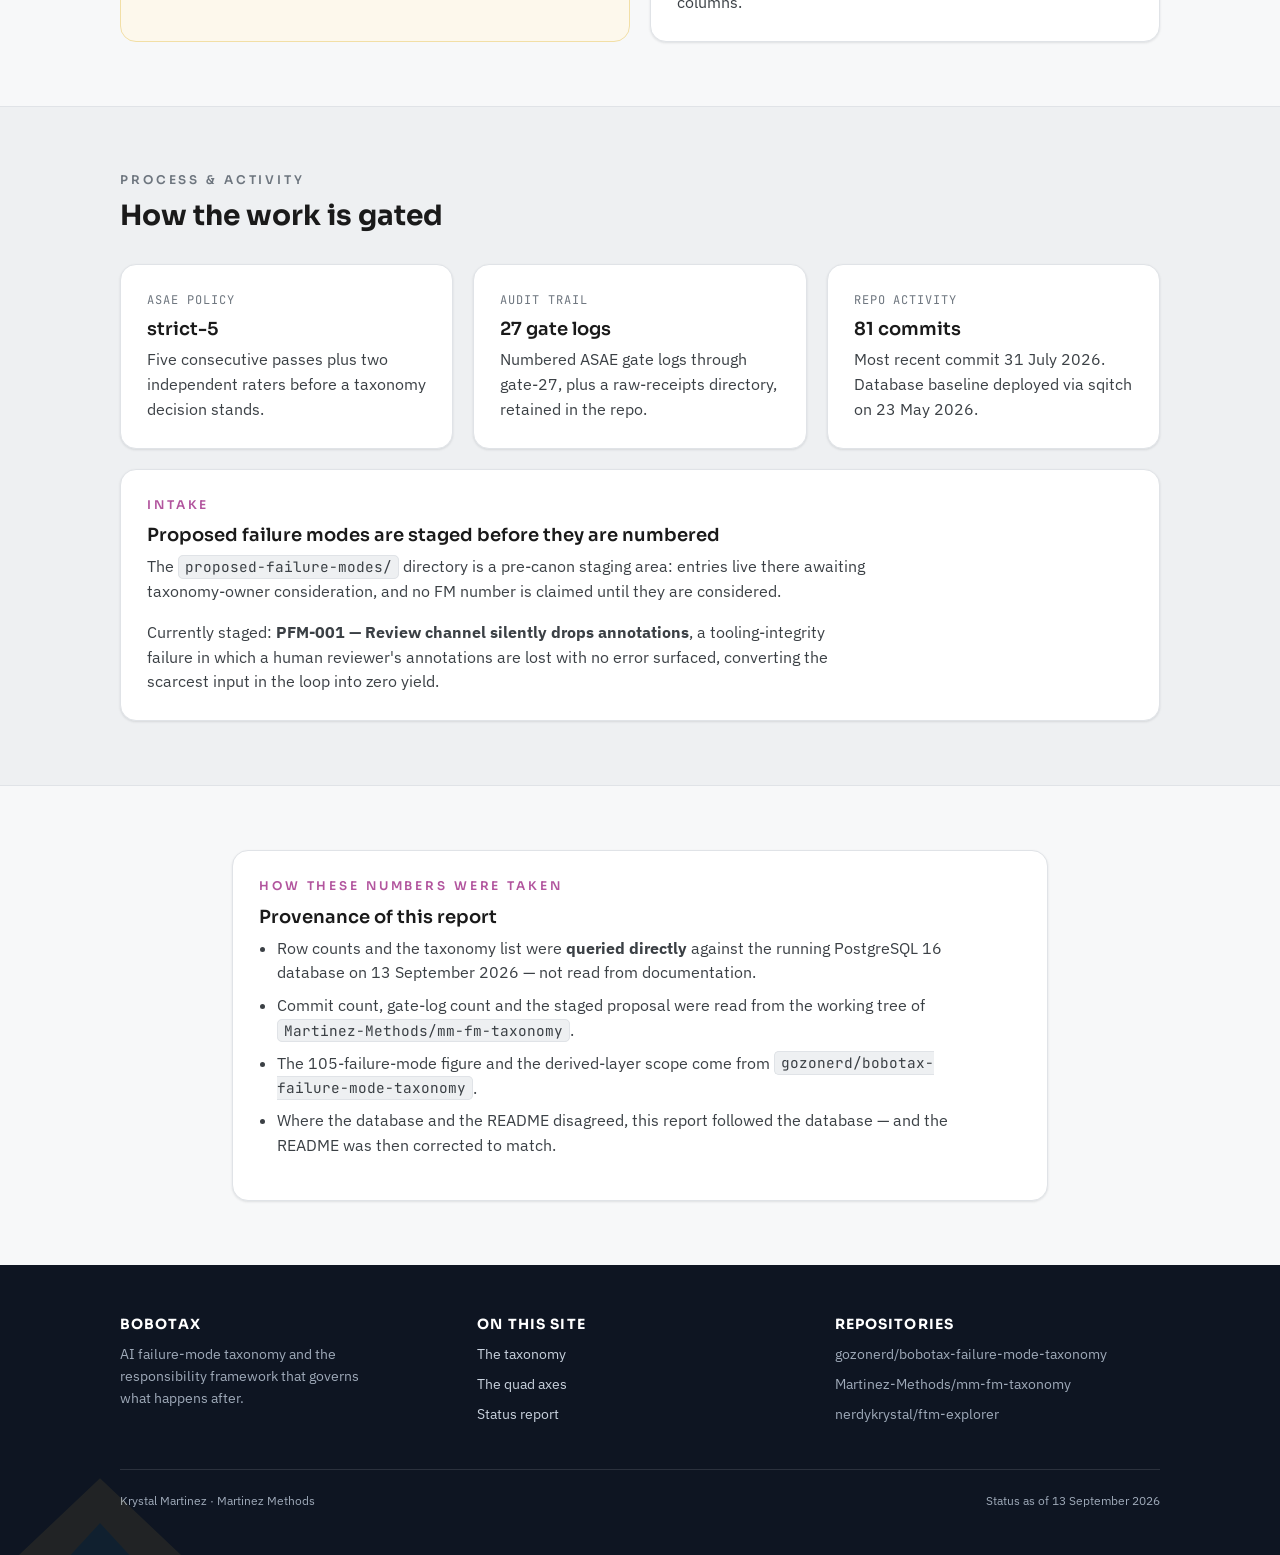
==== commit 34563d8e: "site: withdraw the axis-D migration claim from the status report The status report asserted "when th" ====
--- a/site/status.html
+++ b/site/status.html
@@ -193,7 +193,8 @@
       <div class="card prose">
         <h3>The schema predates the fourth axis</h3>
         <p>The classification table carries three axis columns — stochasticity, human-user, and human-developer — from the May baseline.</p>
-        <p>The <a href="axes.html">quad-axes instrument</a> adds <strong>D, the deployer-org axis</strong>, in June. When the mining methodology lands, the schema picks up axis D with it.</p>
+        <p>The <a href="axes.html">quad-axes instrument</a> adds <strong>D, the deployer-org axis</strong>, in June — the rubric runs ahead of the schema.</p>
+        <p><strong>No migration to four axes is scheduled or recorded.</strong> An earlier version of this page said the schema would pick up axis D when the mining methodology landed; no decision record supports that linkage, and it has been withdrawn. Any such migration would touch the <code>bobotax_dominant_axis</code> enum and the <code>bobotax_distribution</code> view as well as the three columns.</p>
       </div>
     </div>
   </div>
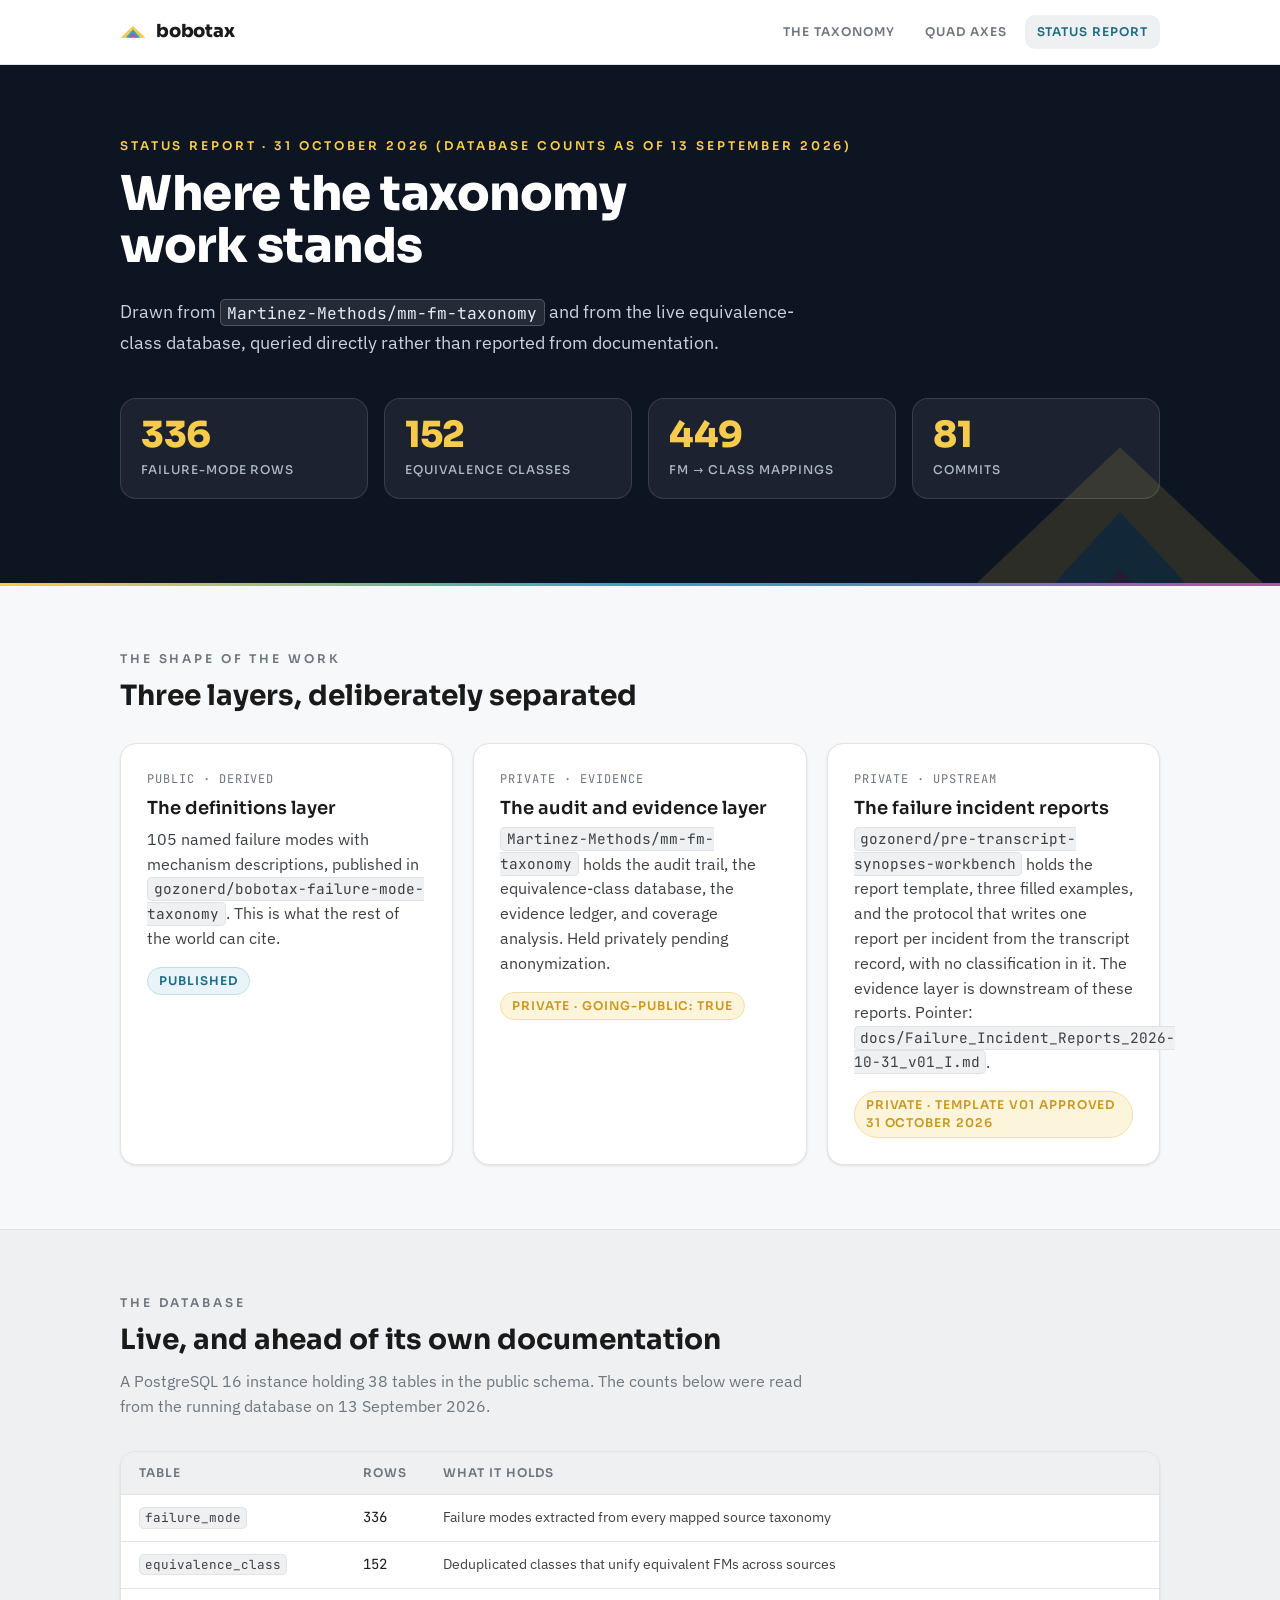
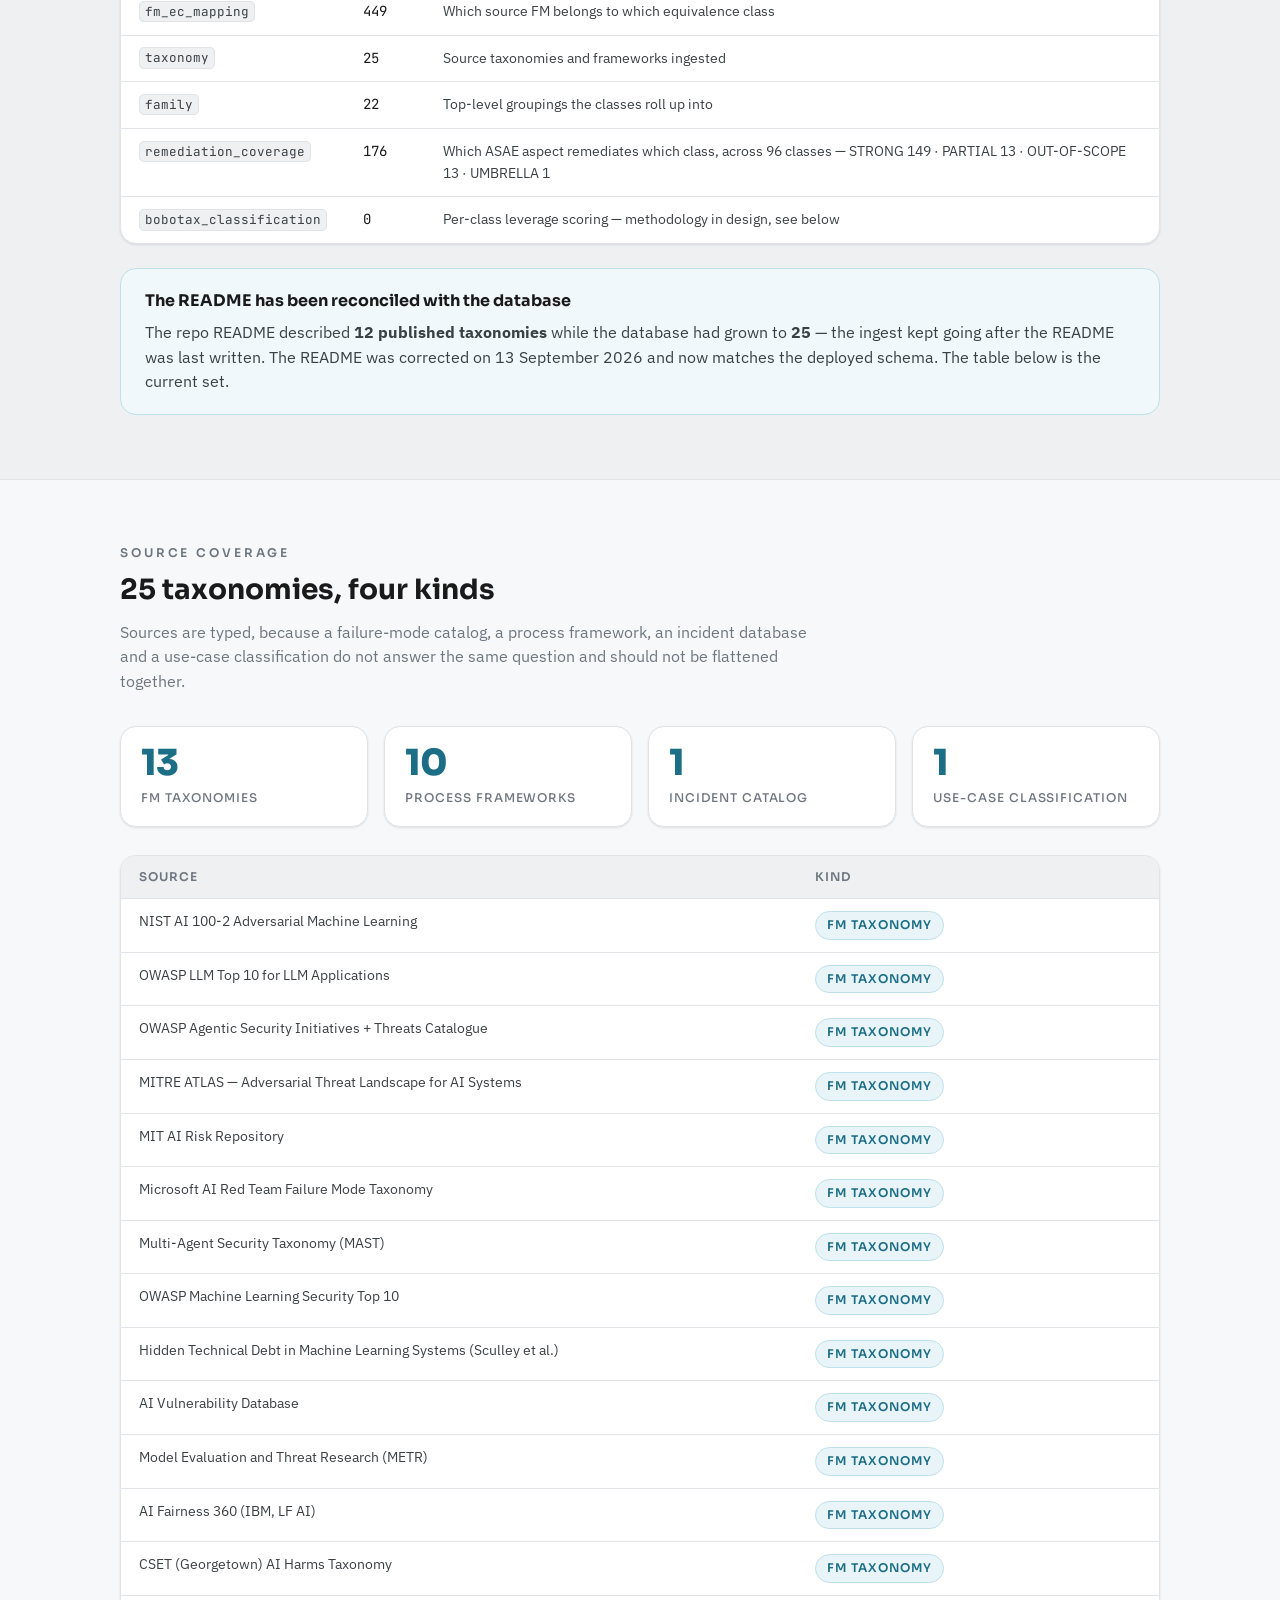
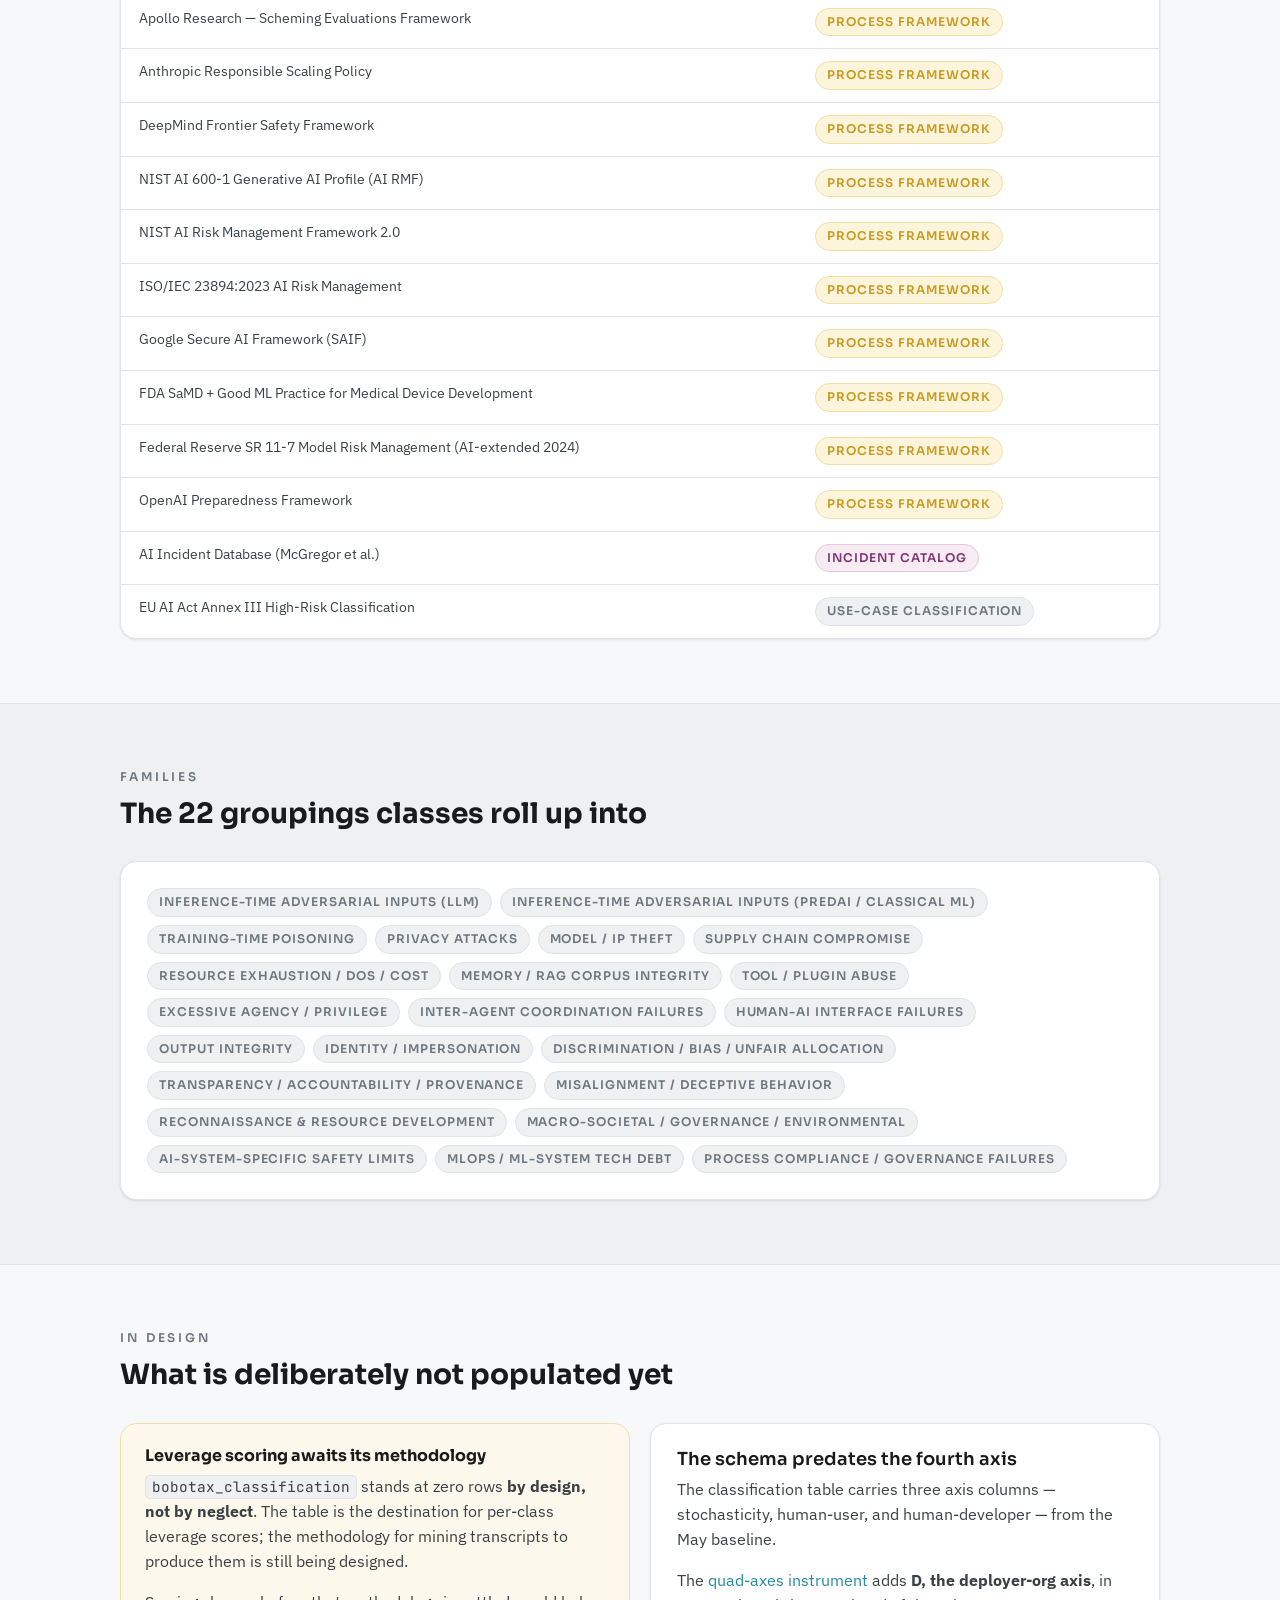
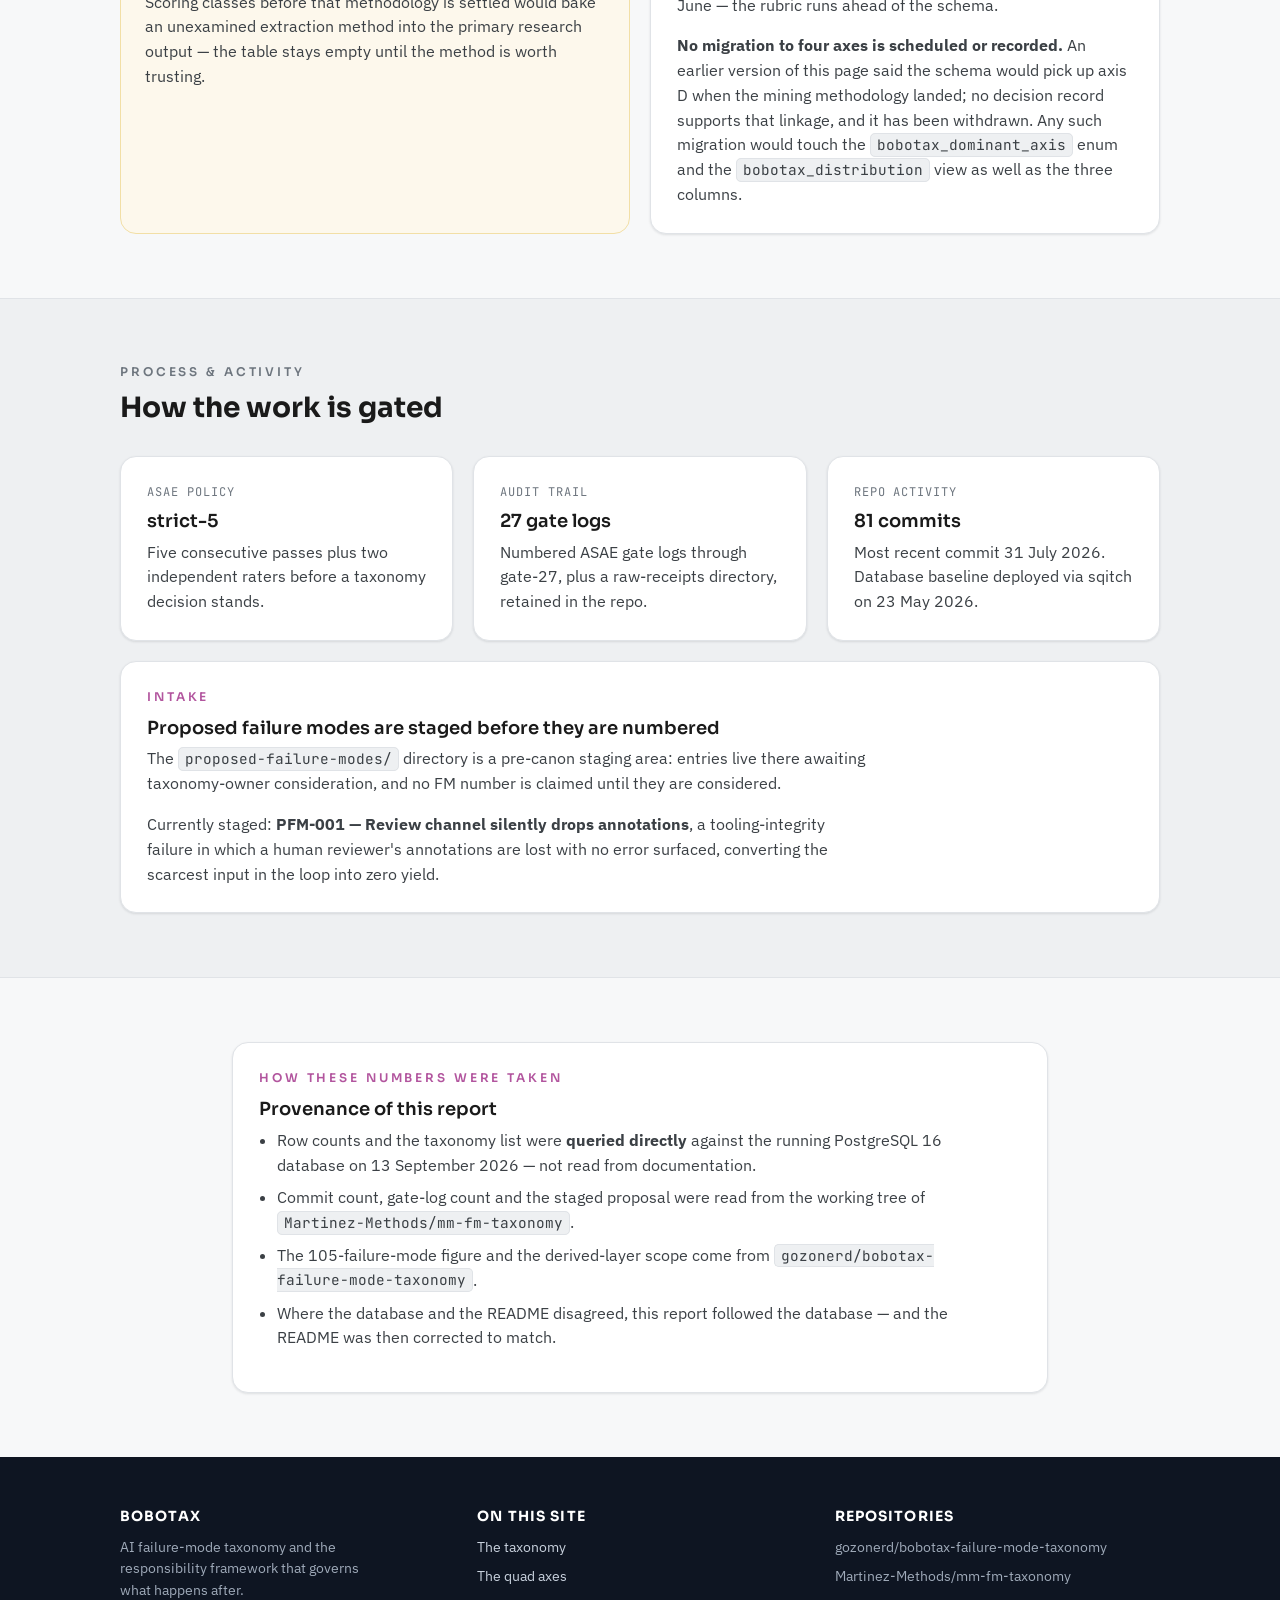
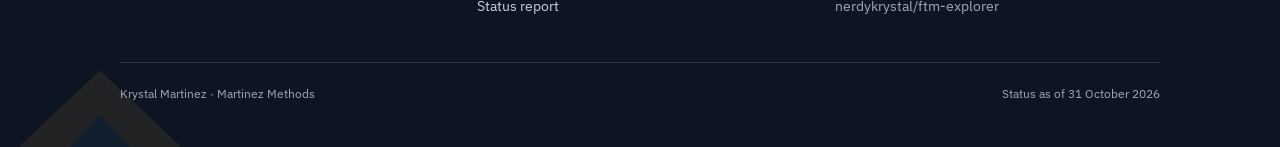
==== commit e41ab1fb: "Point at the failure-incident report apparatus in the private transcript-synopses workbench: docs fi" ====
--- a/site/status.html
+++ b/site/status.html
@@ -27,7 +27,7 @@
 <section class="hero">
   <img class="hero__chevron" src="assets/logo-chevron.svg" alt="" aria-hidden="true">
   <div class="container">
-    <p class="eyebrow eyebrow--onDark">Status report · 13 September 2026</p>
+    <p class="eyebrow eyebrow--onDark">Status report · 31 October 2026 (database counts as of 13 September 2026)</p>
     <h1>Where the taxonomy work stands</h1>
     <p class="hero__lede">Drawn from <code style="background:rgba(255,255,255,.09);border-color:rgba(255,255,255,.2);color:#E6EDF5">Martinez-Methods/mm-fm-taxonomy</code> and from the live equivalence-class database, queried directly rather than reported from documentation.</p>
     <div class="stats">
@@ -44,9 +44,9 @@
   <div class="container">
     <div class="section__head">
       <p class="eyebrow">The shape of the work</p>
-      <h2>Two layers, deliberately separated</h2>
-    </div>
-    <div class="grid grid--2">
+      <h2>Three layers, deliberately separated</h2>
+    </div>
+    <div class="grid grid--3">
       <div class="card prose">
         <div class="card__meta">Public · derived</div>
         <h3>The definitions layer</h3>
@@ -58,6 +58,12 @@
         <h3>The audit and evidence layer</h3>
         <p><code>Martinez-Methods/mm-fm-taxonomy</code> holds the audit trail, the equivalence-class database, the evidence ledger, and coverage analysis. Held privately pending anonymization.</p>
         <p><span class="tag tag--gold">Private · going-public: true</span></p>
+      </div>
+      <div class="card prose">
+        <div class="card__meta">Private · upstream</div>
+        <h3>The failure incident reports</h3>
+        <p><code>gozonerd/pre-transcript-synopses-workbench</code> holds the report template, three filled examples, and the protocol that writes one report per incident from the transcript record, with no classification in it. The evidence layer is downstream of these reports. Pointer: <code>docs/Failure_Incident_Reports_2026-10-31_v01_I.md</code>.</p>
+        <p><span class="tag tag--gold">Private · template v01 approved 31 October 2026</span></p>
       </div>
     </div>
   </div>
@@ -275,7 +281,7 @@
     </div>
     <div class="footer__base">
       <span>Krystal Martinez · Martinez Methods</span>
-      <span>Status as of 13 September 2026</span>
+      <span>Status as of 31 October 2026</span>
     </div>
   </div>
 </footer>
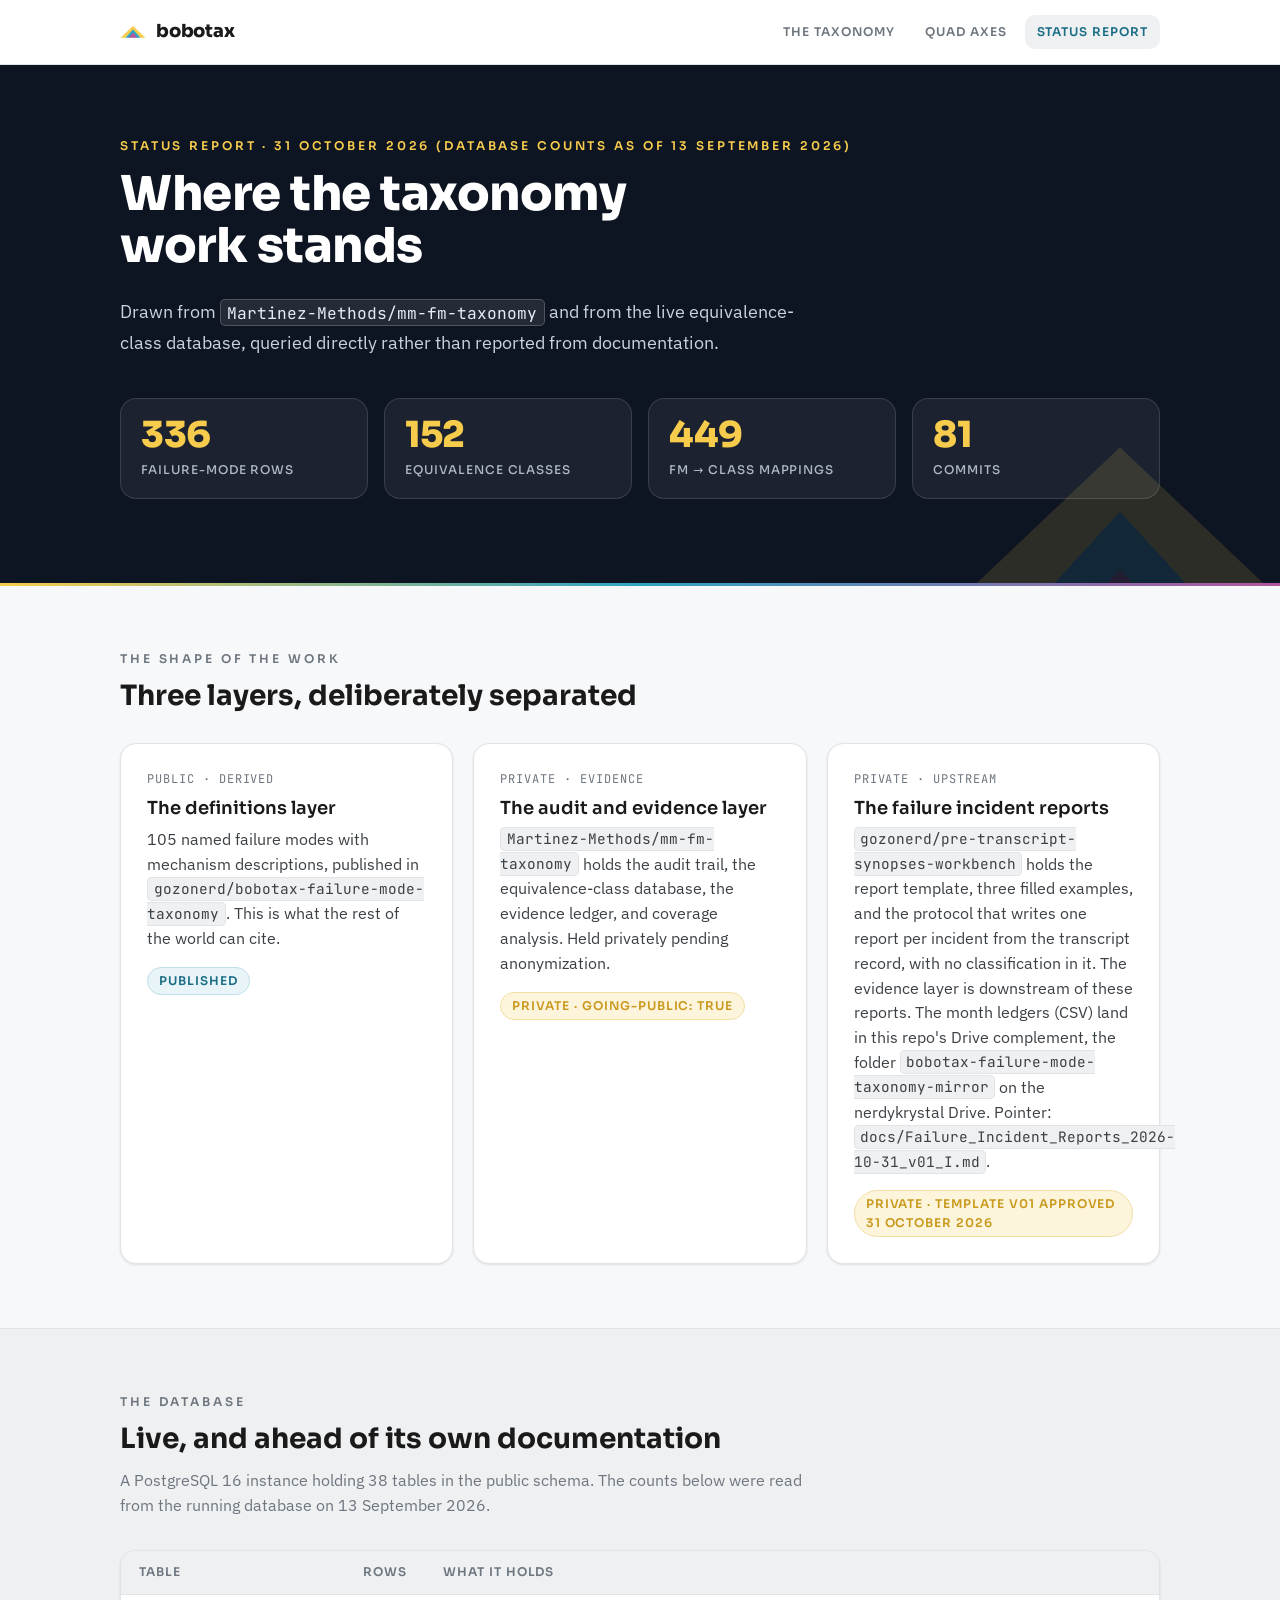
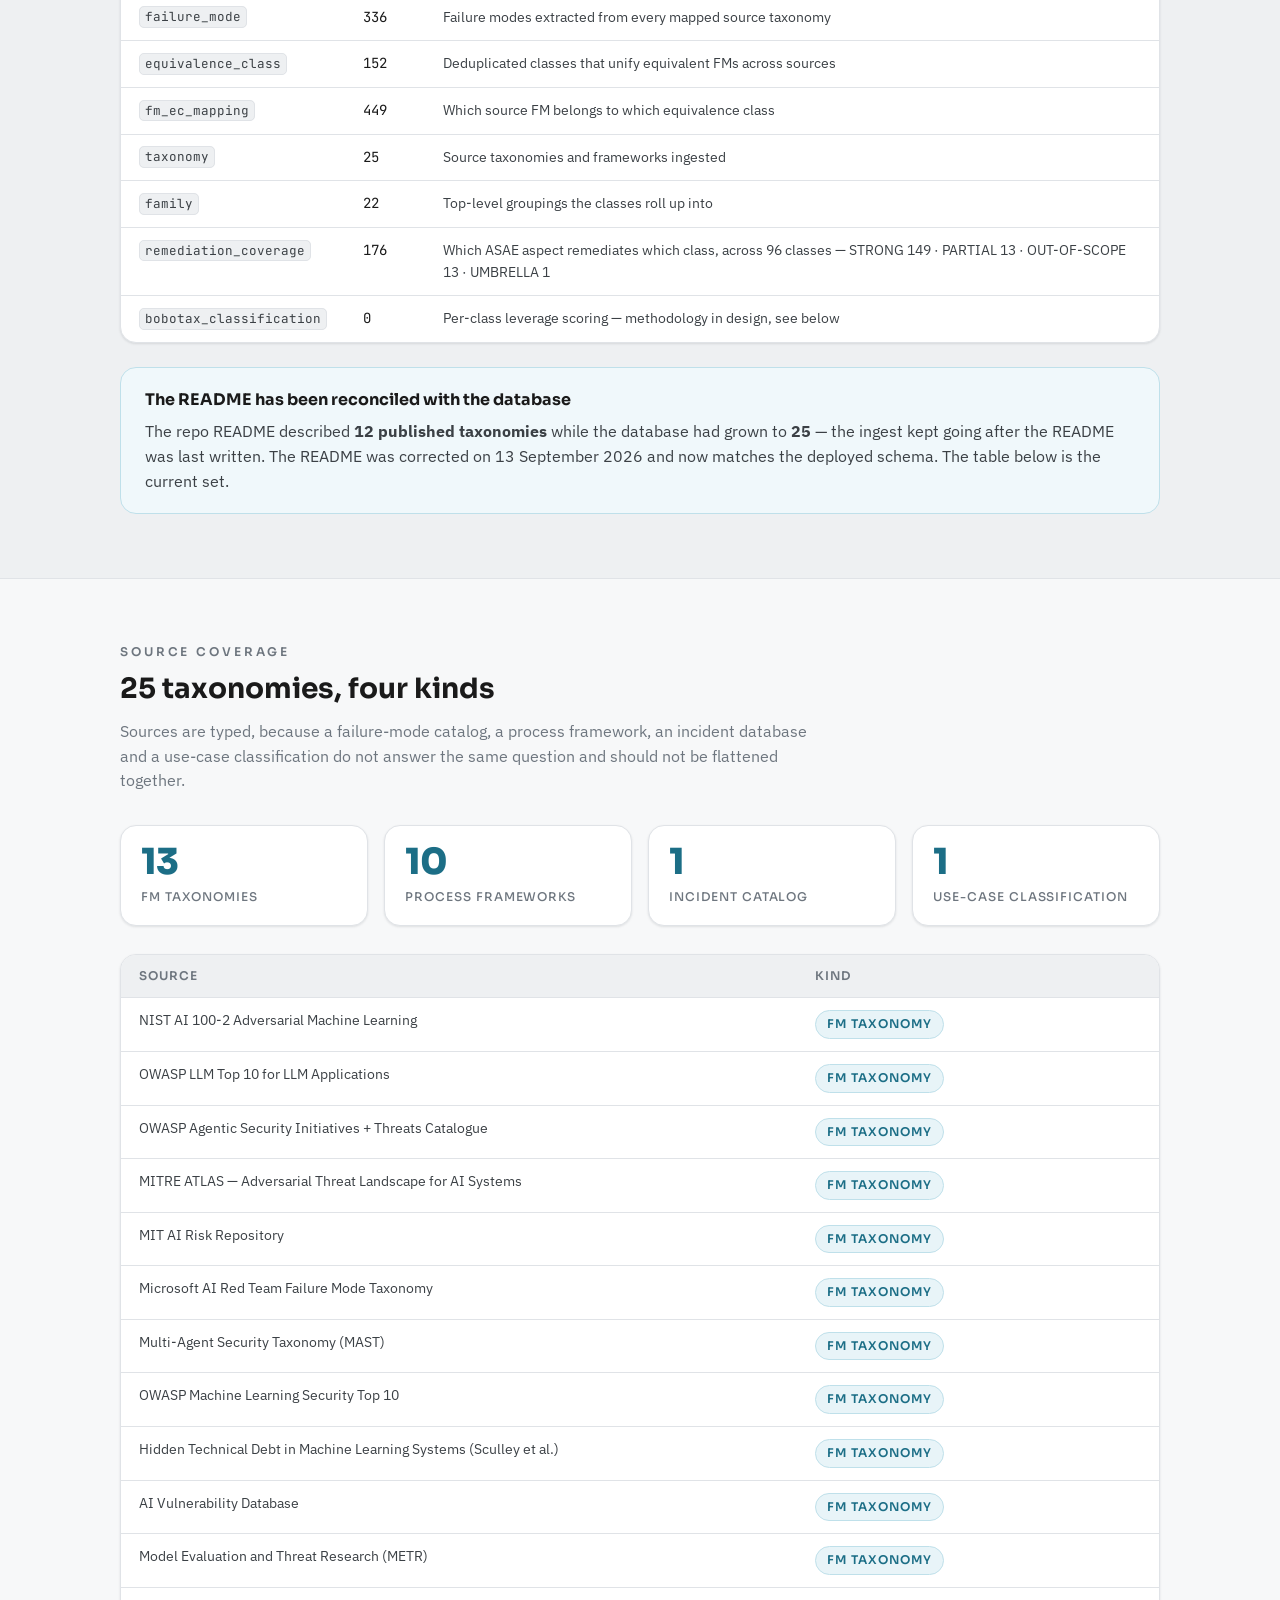
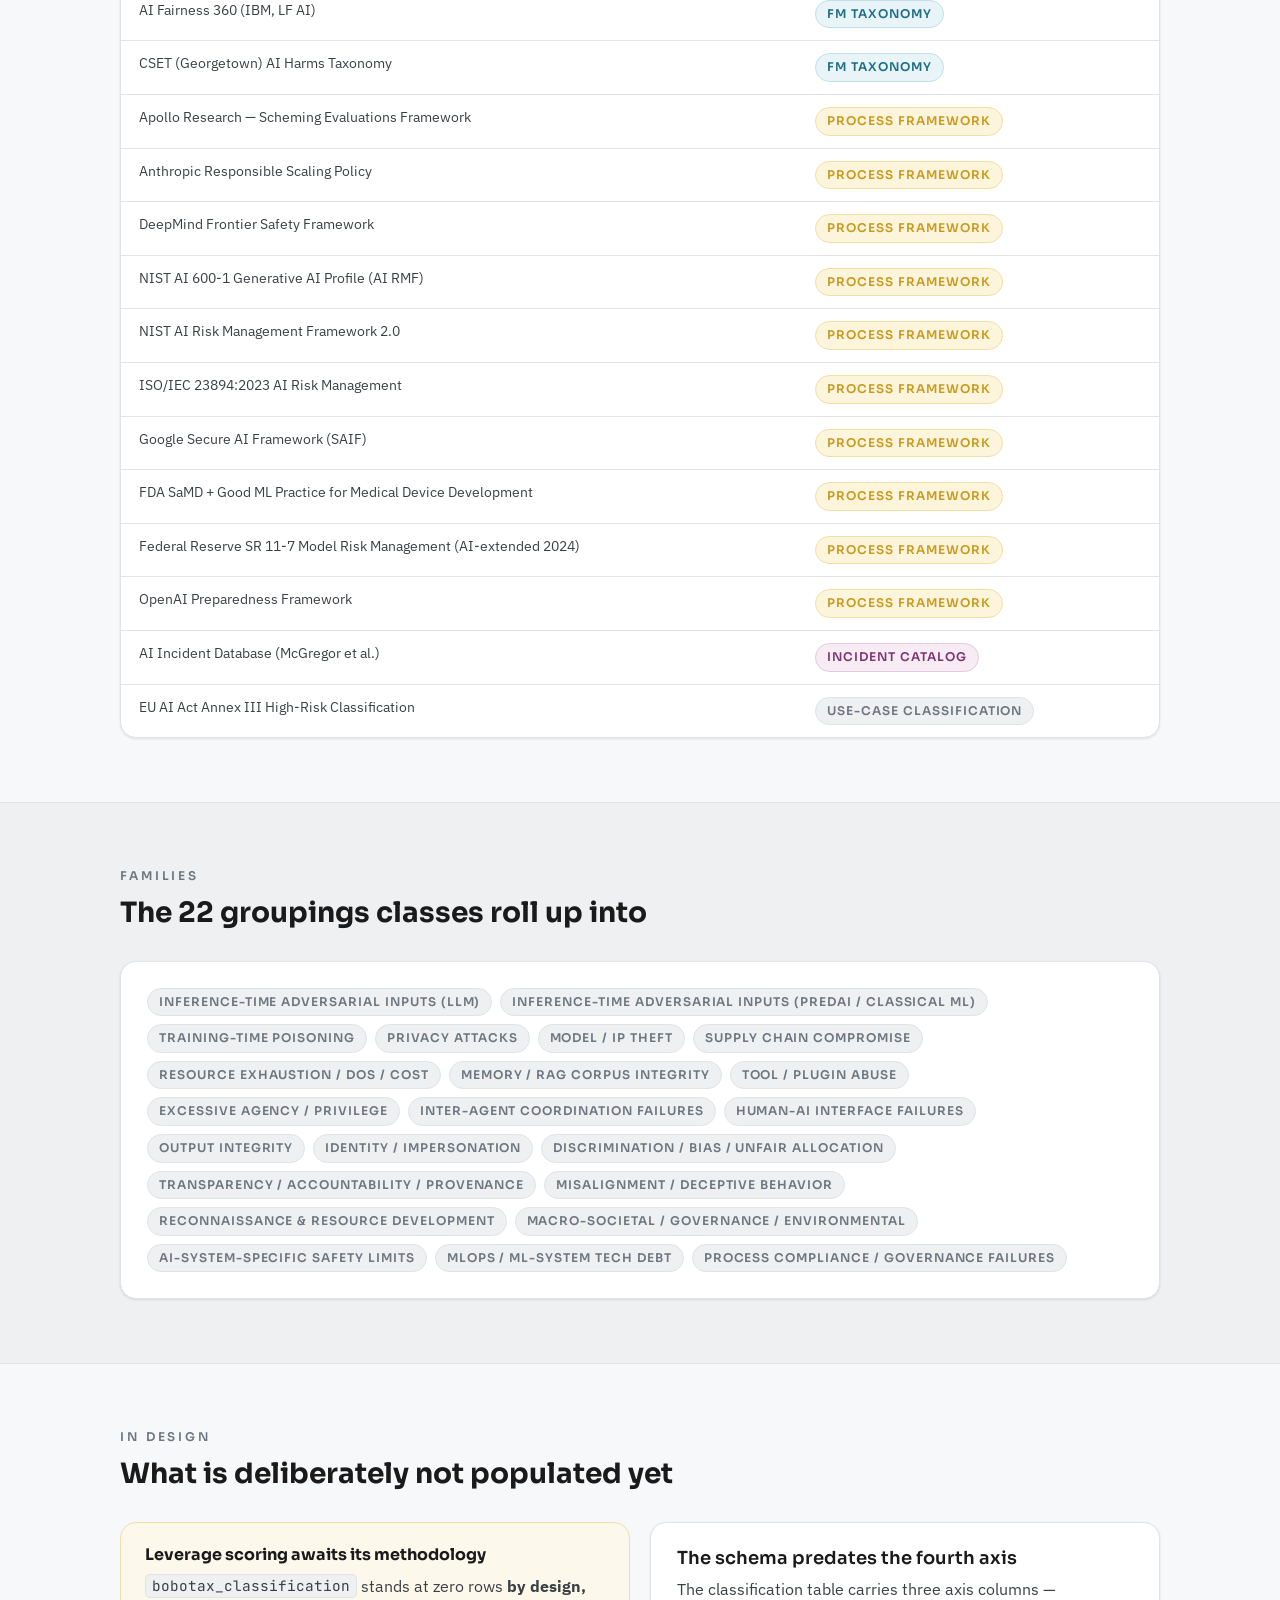
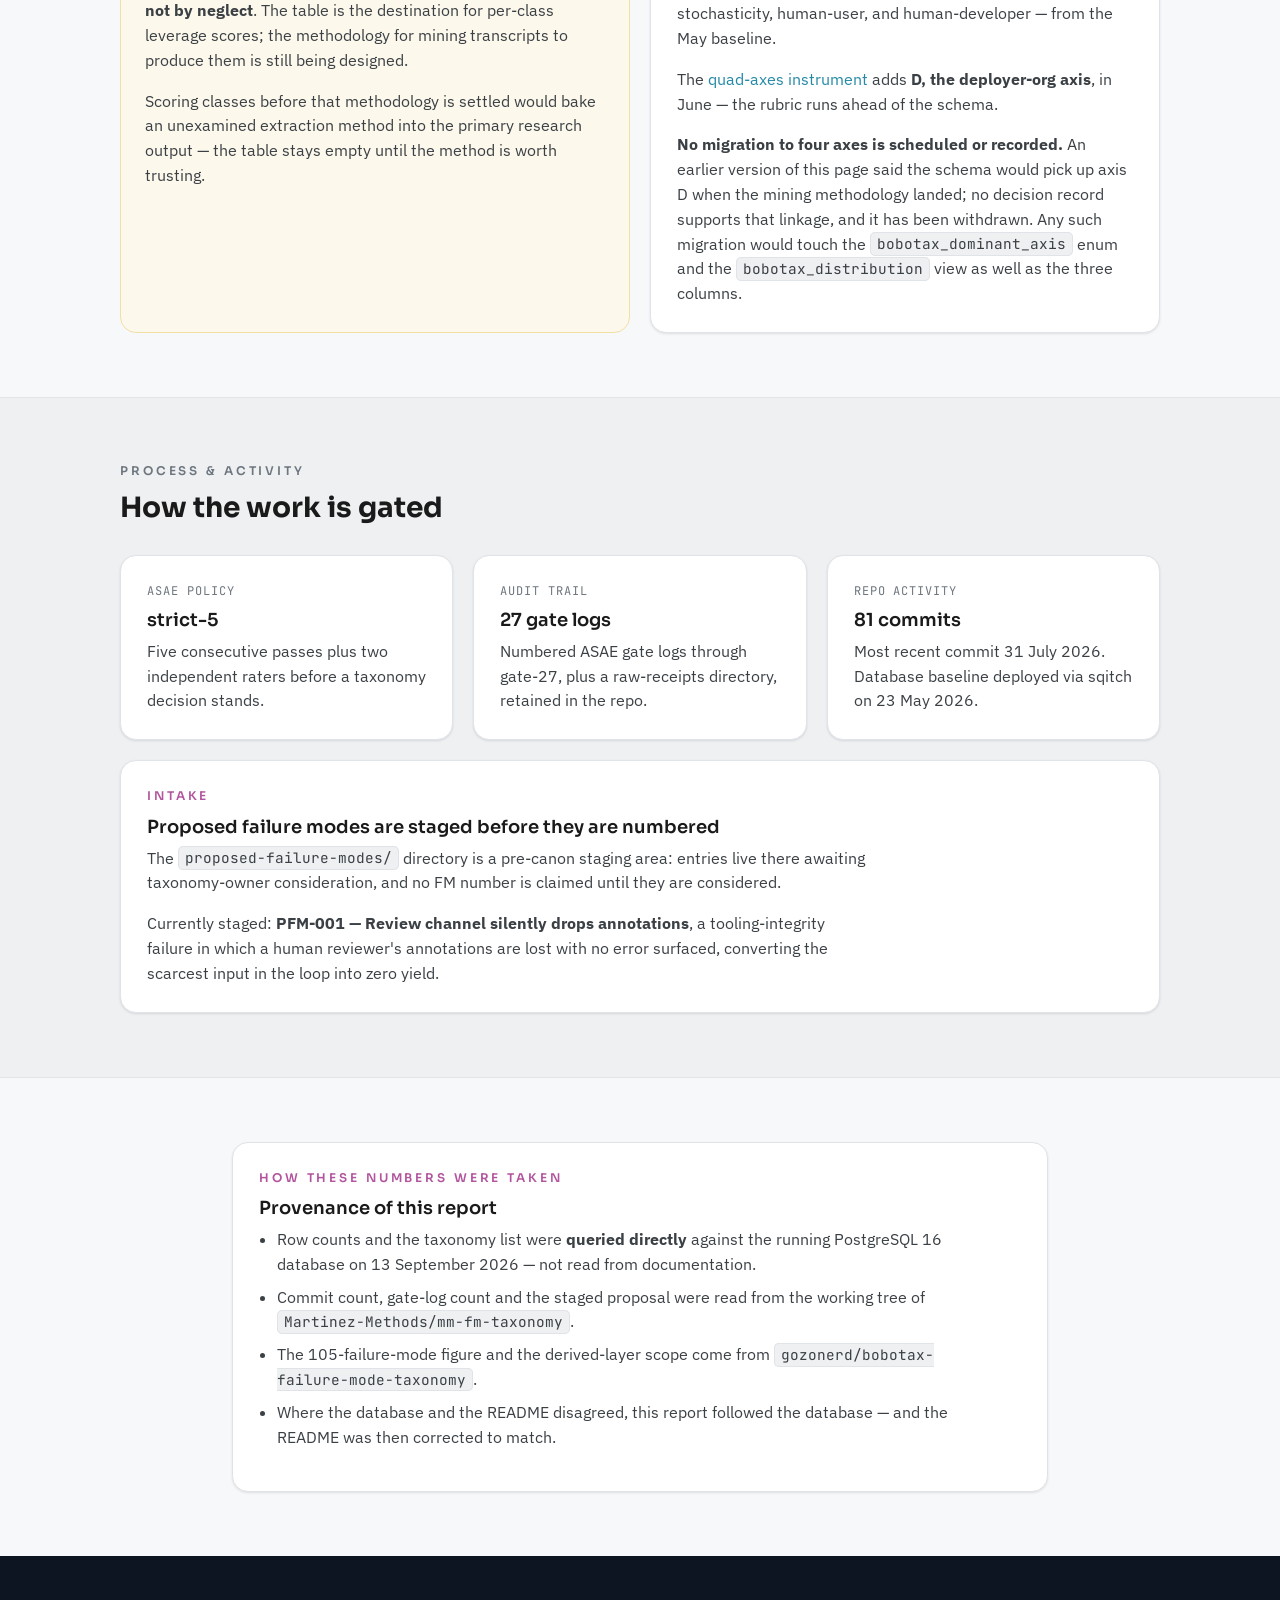
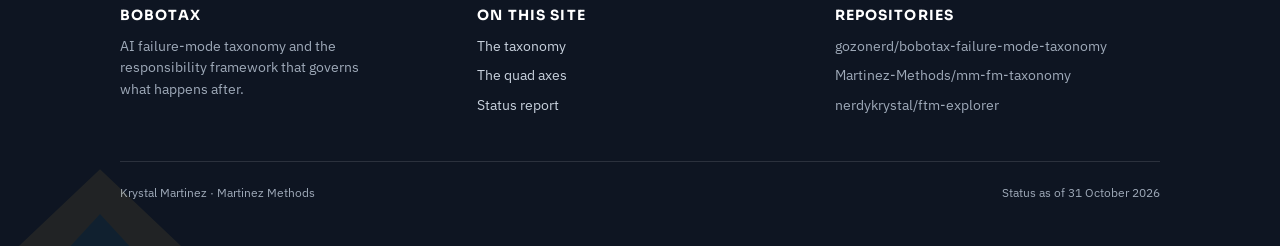
==== commit 8d21e39f: "Point at the Drive complement bobotax-failure-mode-taxonomy-mirror (ledger CSVs land there): README," ====
--- a/site/status.html
+++ b/site/status.html
@@ -62,7 +62,7 @@
       <div class="card prose">
         <div class="card__meta">Private · upstream</div>
         <h3>The failure incident reports</h3>
-        <p><code>gozonerd/pre-transcript-synopses-workbench</code> holds the report template, three filled examples, and the protocol that writes one report per incident from the transcript record, with no classification in it. The evidence layer is downstream of these reports. Pointer: <code>docs/Failure_Incident_Reports_2026-10-31_v01_I.md</code>.</p>
+        <p><code>gozonerd/pre-transcript-synopses-workbench</code> holds the report template, three filled examples, and the protocol that writes one report per incident from the transcript record, with no classification in it. The evidence layer is downstream of these reports. The month ledgers (CSV) land in this repo's Drive complement, the folder <code>bobotax-failure-mode-taxonomy-mirror</code> on the nerdykrystal Drive. Pointer: <code>docs/Failure_Incident_Reports_2026-10-31_v01_I.md</code>.</p>
         <p><span class="tag tag--gold">Private · template v01 approved 31 October 2026</span></p>
       </div>
     </div>
